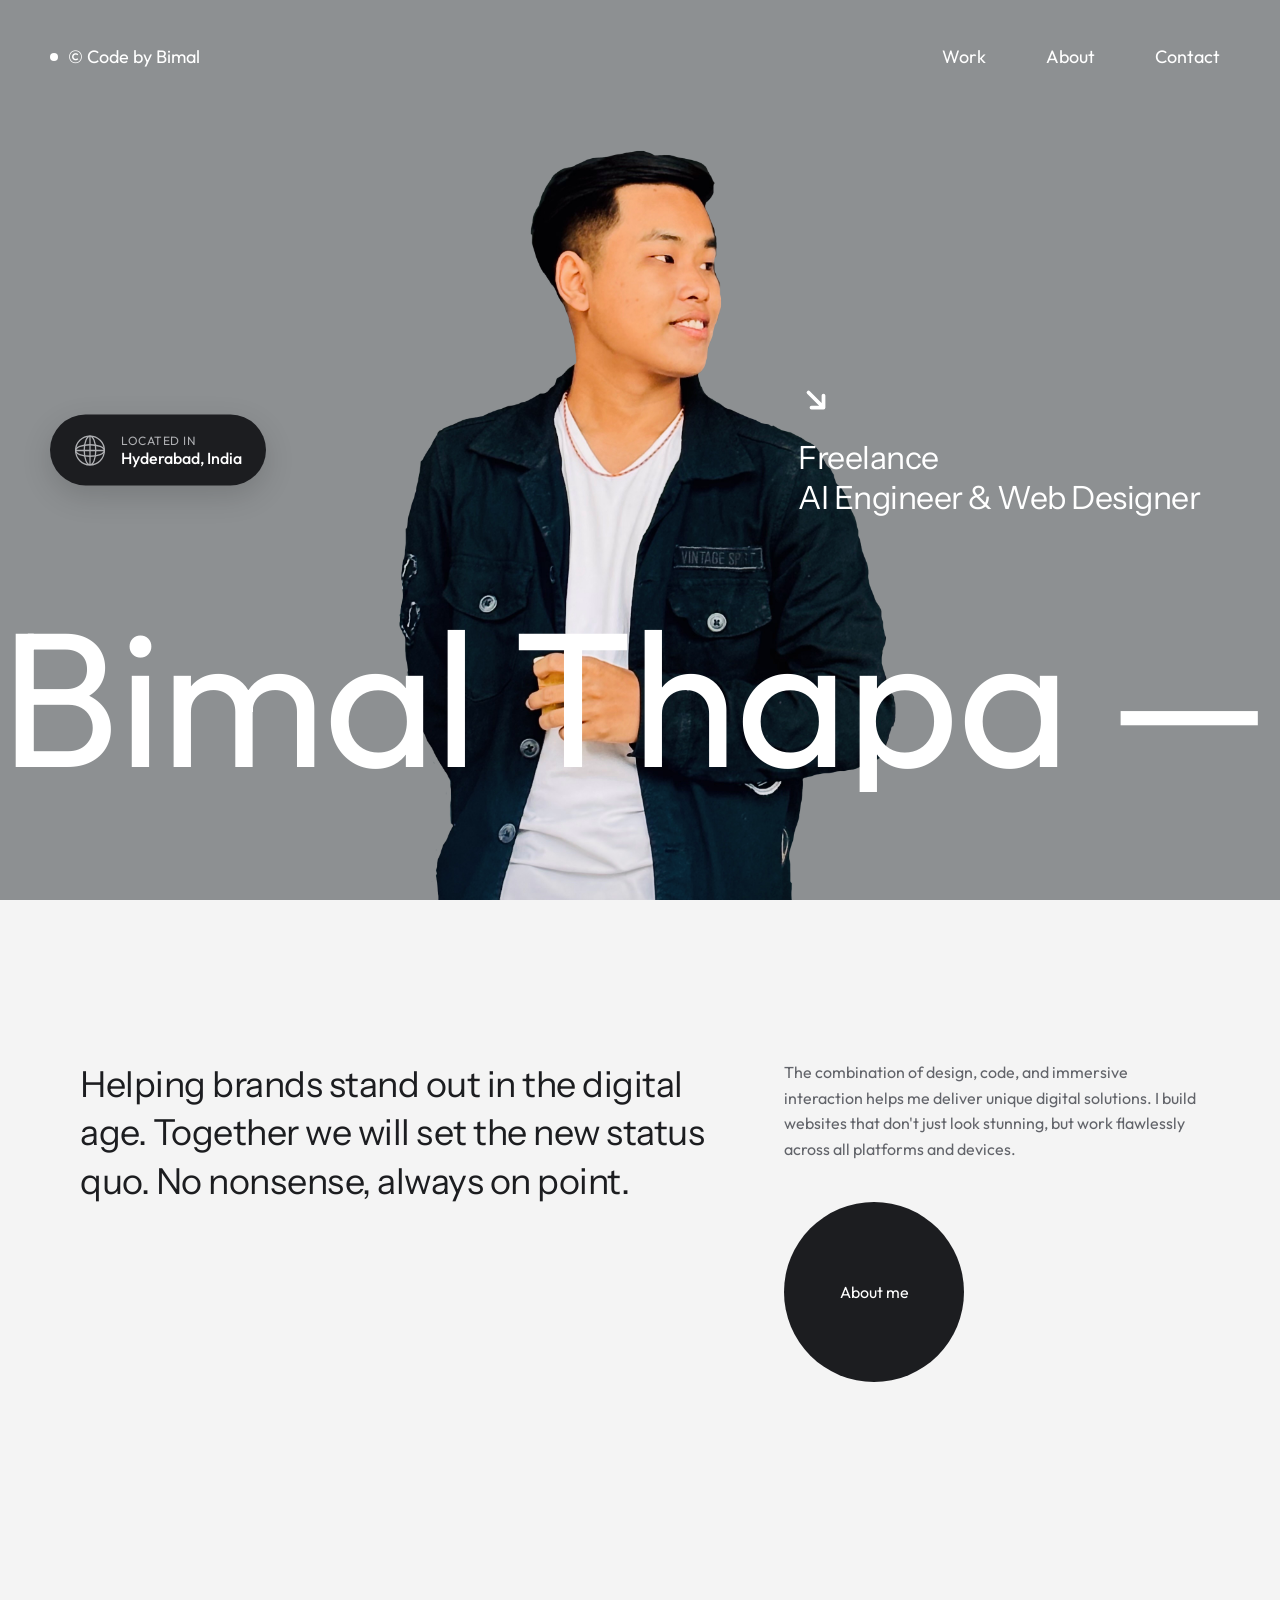
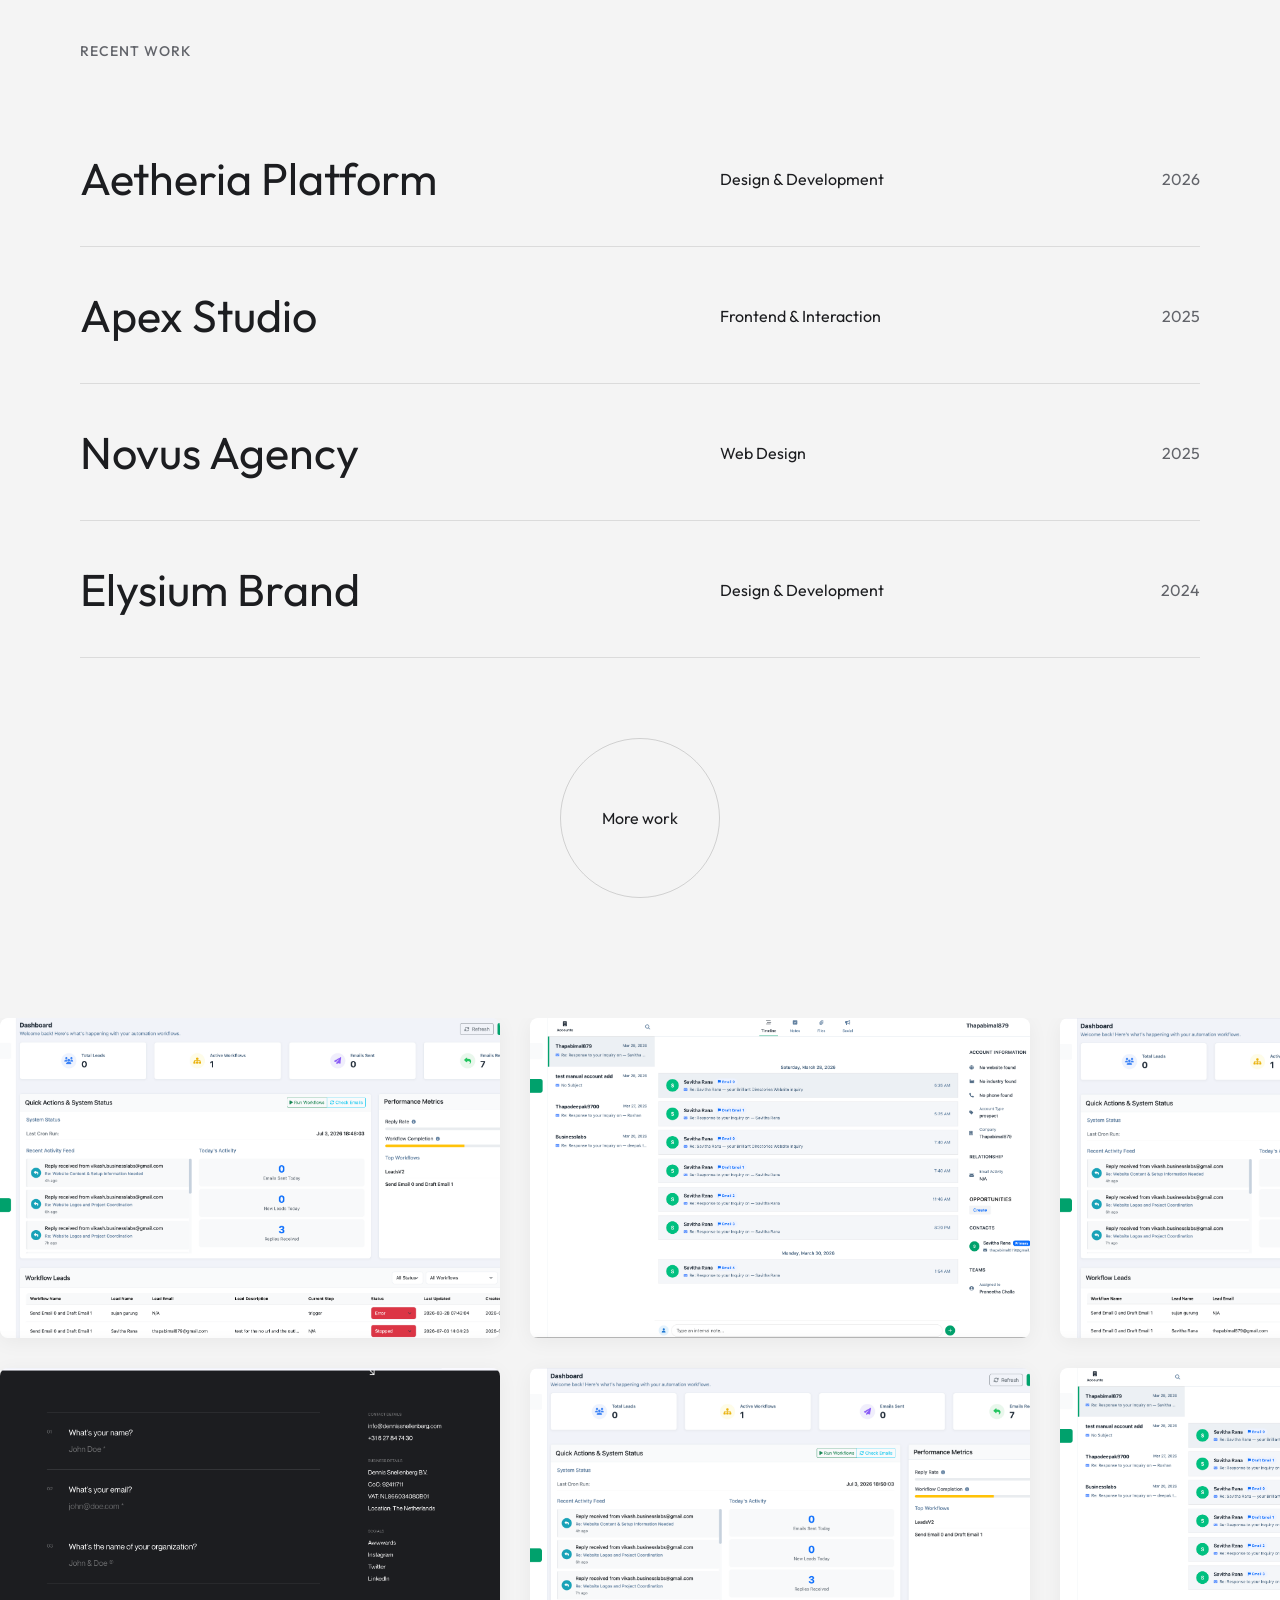
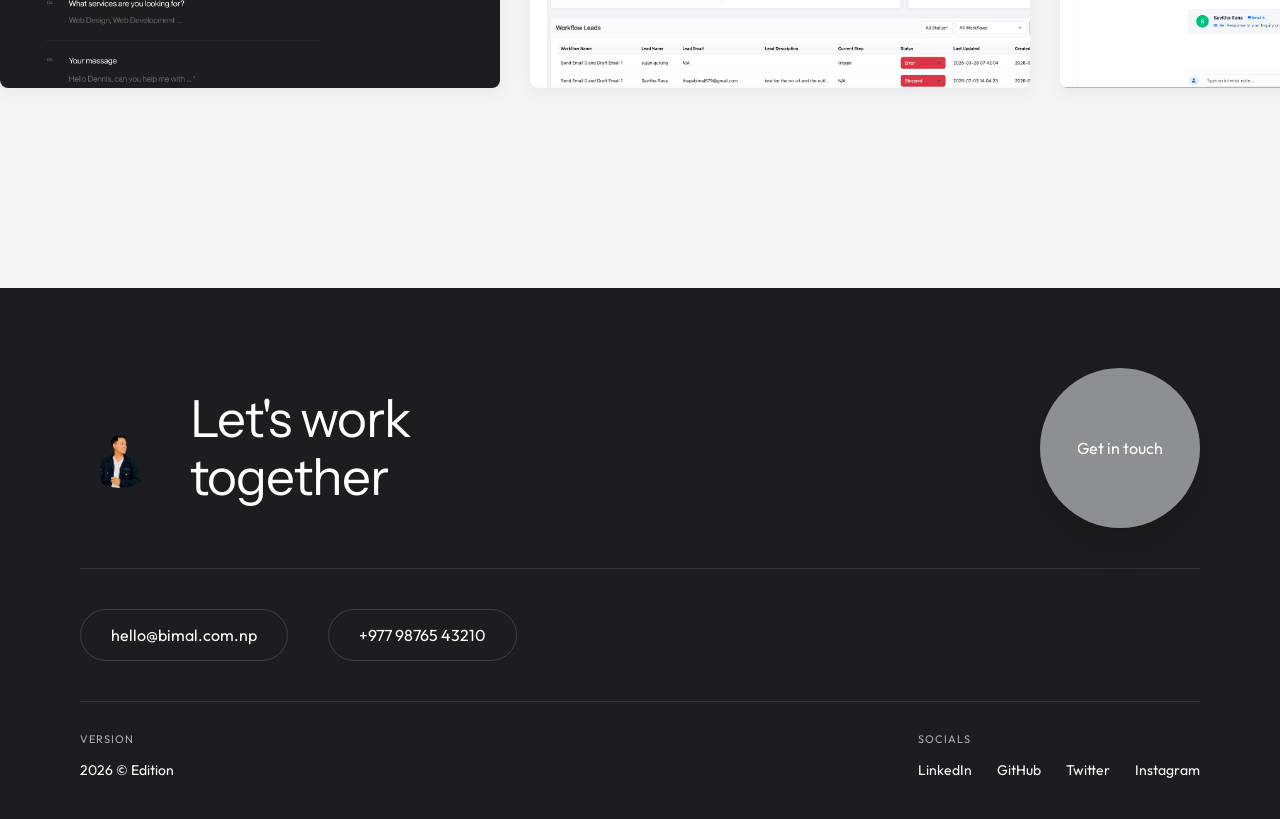
==== index.html @ 33e6712d "initial push" ====
<!DOCTYPE html>
<html lang="en">

<head>
    <meta charset="UTF-8">
    <meta name="viewport" content="width=device-width, initial-scale=1.0">
    <title>Bimal Thapa — Freelance AI Engineer & Web Designer</title>
    <meta name="description"
        content="Portfolio of Bimal Thapa, a freelance AI engineer & web designer creating high-end, intelligent digital products.">
    <!-- Google Fonts -->
    <link rel="preconnect" href="https://fonts.googleapis.com">
    <link rel="preconnect" href="https://fonts.gstatic.com" crossorigin>
    <link
        href="https://fonts.googleapis.com/css2?family=Instrument+Sans:ital,wght@0,400..700;1,400..700&family=Outfit:wght@100..900&display=swap"
        rel="stylesheet">
    <!-- Stylesheet -->
    <link rel="stylesheet" href="assets/css/style.css">
</head>

<body>


    <!-- Navigation Header -->
    <header class="nav-container">
        <div class="nav-logo magnetic" data-strength="15">
            <a href="#hero" class="nav-logo-link">
                <span class="logo-circle"></span>
                <span class="logo-text">© Code by Bimal</span>
            </a>
        </div>
        <nav class="nav-links">
            <div class="nav-link-wrapper magnetic" data-strength="20">
                <a href="index.html#work" class="nav-link">Work</a>
            </div>
            <div class="nav-link-wrapper magnetic" data-strength="20">
                <a href="about.html" class="nav-link">About</a>
            </div>
            <div class="nav-link-wrapper magnetic" data-strength="20">
                <a href="contact.html" class="nav-link">Contact</a>
            </div>
        </nav>

        <!-- Sticky Menu Button (visible when scrolling down) -->
        <div class="menu-toggle-btn magnetic" id="menu-toggle-btn" data-strength="25">
            <div class="menu-btn-icon">
                <span></span>
                <span></span>
            </div>
        </div>
    </header>

    <!-- Main Container -->
    <main class="main-content">
        <!-- Hero Section -->
        <section class="hero-section" id="hero">
            <!-- Location Tag (Left) -->
            <div class="location-badge magnetic" data-strength="10">
                <div class="globe-container">
                    <svg class="globe-svg" viewBox="0 0 100 100" xmlns="http://www.w3.org/2000/svg">
                        <circle cx="50" cy="50" r="45" stroke="currentColor" stroke-width="4" fill="none" />
                        <ellipse cx="50" cy="50" rx="45" ry="18" stroke="currentColor" stroke-width="4" fill="none" />
                        <ellipse cx="50" cy="50" rx="18" ry="45" stroke="currentColor" stroke-width="4" fill="none" />
                        <line x1="5" y1="50" x2="95" y2="50" stroke="currentColor" stroke-width="4" />
                        <line x1="50" y1="5" x2="50" y2="95" stroke="currentColor" stroke-width="4" />
                    </svg>
                </div>
                <div class="location-text">
                    <span class="loc-title">Located in</span>
                    <span class="loc-val">Hyderabad, India</span>
                </div>
            </div>

            <!-- Central Portrait Container -->
            <div class="portrait-container">
                <div class="portrait-wrapper">
                    <img src="assets/images/me.png" alt="Bimal Thapa Studio Portrait" class="portrait-img">
                </div>
            </div>

            <!-- Subtitle/Profession (Right) -->
            <div class="profession-container">
                <div class="arrow-icon">
                    <svg viewBox="0 0 24 24" fill="none" xmlns="http://www.w3.org/2000/svg">
                        <path d="M7 17L17 7M17 7H9M17 7V15" stroke="currentColor" stroke-width="2.5"
                            stroke-linecap="round" stroke-linejoin="round" />
                    </svg>
                </div>
                <h2 class="profession-title">Freelance<br>AI Engineer & Web Designer</h2>
            </div>

            <!-- Sliding Big Typography Marquee (Bottom) -->
            <div class="hero-marquee">
                <div class="marquee-track">
                    <div class="marquee-text">Bimal Thapa — Freelance AI Engineer & Web Designer — Bimal Thapa — Freelance
                        AI Engineer & Web Designer — Bimal Thapa — Freelance AI Engineer & Web Designer — Bimal Thapa — Freelance
                        AI Engineer & Web Designer —</div>
                </div>
            </div>
        </section>

        <!-- About Intro Section -->
        <section class="about-section" id="about">
            <div class="section-container">
                <div class="about-intro-grid">
                    <h3 class="about-lead">
                        Helping brands stand out in the digital age. Together we will set the new status quo. No
                        nonsense, always on point.
                    </h3>
                    <div class="about-details">
                        <p class="about-body">
                            The combination of design, code, and immersive interaction helps me deliver unique digital
                            solutions. I build websites that don't just look stunning, but work flawlessly across all
                            platforms and devices.
                        </p>
                        <div class="btn-wrap magnetic" data-strength="30">
                            <a href="about.html" class="magnetic-btn">
                                <span class="btn-text">About me</span>
                                <span class="btn-circle"></span>
                            </a>
                        </div>
                    </div>
                </div>
            </div>
        </section>

        <!-- Work Section -->
        <section class="work-section" id="work">
            <div class="section-container">
                <div class="work-header">
                    <h2 class="section-title-small">Recent Work</h2>
                </div>

                <!-- Project List -->
                <div class="project-list">
                    <div class="project-row" data-image="assets/images/project1.png">
                        <div class="project-row-inner">
                            <span class="project-title">Aetheria Platform</span>
                            <span class="project-service">Design & Development</span>
                            <span class="project-year">2026</span>
                        </div>
                        <div class="row-border"></div>
                    </div>
                    <div class="project-row" data-image="assets/images/project2.png">
                        <div class="project-row-inner">
                            <span class="project-title">Apex Studio</span>
                            <span class="project-service">Frontend & Interaction</span>
                            <span class="project-year">2025</span>
                        </div>
                        <div class="row-border"></div>
                    </div>
                    <div class="project-row" data-image="assets/images/project3.png">
                        <div class="project-row-inner">
                            <span class="project-title">Novus Agency</span>
                            <span class="project-service">Web Design</span>
                            <span class="project-year">2025</span>
                        </div>
                        <div class="row-border"></div>
                    </div>
                    <div class="project-row" data-image="assets/images/project4.png">
                        <div class="project-row-inner">
                            <span class="project-title">Elysium Brand</span>
                            <span class="project-service">Design & Development</span>
                            <span class="project-year">2024</span>
                        </div>
                        <div class="row-border"></div>
                    </div>
                </div>

                <!-- Floating Project Image Preview (Custom JS follows cursor) -->
                <div class="floating-preview-container" id="floating-preview">
                    <div class="floating-preview-slider" id="preview-slider">
                        <div class="preview-slide"><img src="assets/images/project1.png" alt="Project 1 preview"></div>
                        <div class="preview-slide"><img src="assets/images/project2.png" alt="Project 2 preview"></div>
                        <div class="preview-slide"><img src="assets/images/project3.png" alt="Project 3 preview"></div>
                        <div class="preview-slide"><img src="assets/images/project4.png" alt="Project 4 preview"></div>
                    </div>
                </div>

                <div class="more-work-btn-container">
                    <div class="btn-wrap magnetic" data-strength="30">
                        <a href="#" class="magnetic-btn secondary">
                            <span class="btn-text">More work</span>
                            <span class="btn-circle"></span>
                        </a>
                    </div>
                </div>
            </div>

            <!-- Scrolling Gallery Marquee -->
            <div class="work-gallery-marquee">
                <div class="gallery-row gallery-row-1">
                    <img src="assets/images/Screenshot 2026-07-03 at 6.50.04 PM.png" alt="Project Screenshot">
                    <img src="assets/images/Screenshot 2026-07-03 at 6.50.21 PM.png" alt="Project Screenshot">
                    <img src="assets/images/Screenshot 2026-07-03 at 6.50.41 PM.png" alt="Project Screenshot">
                    <img src="assets/images/Screenshot 2026-07-03 at 6.51.41 PM.png" alt="Project Screenshot">
                    <img src="assets/images/Screenshot 2026-07-03 at 6.50.04 PM.png" alt="Project Screenshot">
                    <img src="assets/images/Screenshot 2026-07-03 at 6.50.21 PM.png" alt="Project Screenshot">
                    <img src="assets/images/Screenshot 2026-07-03 at 6.50.41 PM.png" alt="Project Screenshot">
                    <img src="assets/images/Screenshot 2026-07-03 at 6.51.41 PM.png" alt="Project Screenshot">
                </div>
                <div class="gallery-row gallery-row-2">
                    <img src="assets/images/Screenshot 2026-07-03 at 6.51.41 PM.png" alt="Project Screenshot">
                    <img src="assets/images/Screenshot 2026-07-03 at 6.50.41 PM.png" alt="Project Screenshot">
                    <img src="assets/images/Screenshot 2026-07-03 at 6.50.21 PM.png" alt="Project Screenshot">
                    <img src="assets/images/Screenshot 2026-07-03 at 6.50.04 PM.png" alt="Project Screenshot">
                    <img src="assets/images/Screenshot 2026-07-03 at 6.51.41 PM.png" alt="Project Screenshot">
                    <img src="assets/images/Screenshot 2026-07-03 at 6.50.41 PM.png" alt="Project Screenshot">
                    <img src="assets/images/Screenshot 2026-07-03 at 6.50.21 PM.png" alt="Project Screenshot">
                    <img src="assets/images/Screenshot 2026-07-03 at 6.50.04 PM.png" alt="Project Screenshot">
                </div>
            </div>
        </section>

        <!-- Footer / Contact Section -->
        <footer class="footer-section" id="contact">
            <div class="section-container">
                <div class="footer-top">
                    <div class="footer-title-wrap">
                        <div class="footer-portrait-mini">
                            <img src="assets/images/me.png" alt="Bimal Mini Portrait">
                        </div>
                        <h2>Let's work<br>together</h2>
                    </div>

                    <div class="contact-button-container">
                        <div class="contact-btn-magnetic magnetic" data-strength="50">
                            <a href="mailto:hello@bimal.com.np" class="contact-circle-btn">
                                <span class="circle-btn-text">Get in touch</span>
                                <span class="circle-btn-bg"></span>
                            </a>
                        </div>
                    </div>
                </div>

                <div class="footer-middle">
                    <div class="contact-details-grid">
                        <div class="contact-detail-col">
                            <a href="mailto:hello@bimal.com.np" class="contact-link magnetic"
                                data-strength="15">hello@bimal.com.np</a>
                        </div>
                        <div class="contact-detail-col">
                            <a href="tel:+9779876543210" class="contact-link magnetic" data-strength="15">+977 98765
                                43210</a>
                        </div>
                    </div>
                </div>

                <div class="footer-bottom">
                    <div class="footer-credits">
                        <span class="credit-label">VERSION</span>
                        <span class="credit-value">2026 © Edition</span>
                    </div>
                    <div class="footer-socials">
                        <span class="credit-label">SOCIALS</span>
                        <div class="social-links-grid">
                            <a href="https://linkedin.com" target="_blank" class="social-link magnetic"
                                data-strength="10">LinkedIn</a>
                            <a href="https://github.com" target="_blank" class="social-link magnetic"
                                data-strength="10">GitHub</a>
                            <a href="https://twitter.com" target="_blank" class="social-link magnetic"
                                data-strength="10">Twitter</a>
                            <a href="https://instagram.com" target="_blank" class="social-link magnetic"
                                data-strength="10">Instagram</a>
                        </div>
                    </div>
                </div>
            </div>
        </footer>
    </main>

    <!-- Floating Navigation Menu Overlay -->
    <div class="menu-overlay" id="menu-overlay">
        <div class="menu-overlay-bg"></div>
        <div class="menu-overlay-content">
            <div class="menu-nav-container">
                <span class="menu-header">NAVIGATION</span>
                <div class="menu-border"></div>
                <nav class="menu-nav-links">
                    <a href="index.html" class="menu-nav-link">Home</a>
                    <a href="index.html#work" class="menu-nav-link">Work</a>
                    <a href="about.html" class="menu-nav-link">About</a>
                    <a href="contact.html" class="menu-nav-link">Contact</a>
                </nav>
            </div>
            <div class="menu-socials-container">
                <span class="menu-header">SOCIALS</span>
                <div class="menu-socials-links">
                    <a href="https://linkedin.com" target="_blank">LinkedIn</a>
                    <a href="https://github.com" target="_blank">GitHub</a>
                    <a href="https://twitter.com" target="_blank">Twitter</a>
                    <a href="https://instagram.com" target="_blank">Instagram</a>
                </div>
            </div>
        </div>
    </div>

    <!-- GSAP CDN Scripts -->
    <script src="https://cdnjs.cloudflare.com/ajax/libs/gsap/3.12.2/gsap.min.js"></script>
    <script src="https://cdnjs.cloudflare.com/ajax/libs/gsap/3.12.2/ScrollTrigger.min.js"></script>
    <!-- Custom JS -->
    <script src="assets/js/main.js"></script>
</body>

</html>
---- assets/css/style.css ----
/* Design System & Custom Styles for Bimal Thapa Portfolio */

/* ---- Scroll Reveal Clip System ---- */
.reveal-line {
    overflow: hidden;
    display: block;
}

.reveal-line .line-inner {
    display: block;
    transform: translateY(110%);
    will-change: transform;
}

/* section-title chip reveal */
.section-title-small {
    overflow: hidden;
    display: block;
}

/* Footer heading reveal */
.footer-section h2 .reveal-line .line-inner {
    color: var(--text-light);
}

:root {
    /* Color Palette */
    --color-hero-bg: #8d9092;
    /* Matches the studio grey background of the portrait */
    --color-light-bg: #f4f4f4;
    --color-dark-bg: #1c1d20;
    --color-accent: #2e3033;

    --text-light: #ffffff;
    --text-dark: #1c1d20;
    --text-muted-dark: #62646a;
    --text-muted-light: #aeafb2;

    /* Typography */
    --font-primary: 'Outfit', sans-serif;
    --font-secondary: 'Instrument Sans', sans-serif;

    /* Transitions */
    --transition-smooth: all 0.6s cubic-bezier(0.16, 1, 0.3, 1);
    --transition-magnetic: all 0.3s cubic-bezier(0.25, 1, 0.5, 1);
}

/* Reset */
*,
*::before,
*::after {
    box-sizing: border-box;
    margin: 0;
    padding: 0;
}

html {
    scroll-behavior: smooth;
    background-color: var(--color-light-bg);
    font-family: var(--font-primary);
    -webkit-font-smoothing: antialiased;
}

body {
    overflow-x: hidden;
    color: var(--text-dark);
}

/* Custom Scrollbar */
::-webkit-scrollbar {
    width: 8px;
}

::-webkit-scrollbar-track {
    background: var(--color-light-bg);
}

::-webkit-scrollbar-thumb {
    background: var(--text-muted-light);
    border-radius: 4px;
}

::-webkit-scrollbar-thumb:hover {
    background: var(--text-muted-dark);
}

/* Custom Cursor */
.custom-cursor {
    width: 12px;
    height: 12px;
    background-color: #ffffff;
    border-radius: 50%;
    position: fixed;
    transform: translate(-50%, -50%);
    pointer-events: none;
    z-index: 9999;
    mix-blend-mode: difference;
    transition: width 0.3s, height 0.3s, background-color 0.3s;
}

.custom-cursor-label {
    position: fixed;
    transform: translate(-50%, -50%) scale(0);
    color: #ffffff;
    font-size: 14px;
    font-weight: 500;
    pointer-events: none;
    z-index: 10000;
    transition: transform 0.3s cubic-bezier(0.16, 1, 0.3, 1);
    letter-spacing: 1px;
}

/* Active states for cursor */
body.cursor-hover-active .custom-cursor {
    width: 80px;
    height: 80px;
    background-color: var(--color-dark-bg);
    mix-blend-mode: normal;
}

body.cursor-hover-active .custom-cursor-label {
    transform: translate(-50%, -50%) scale(1);
}

body.cursor-link-hover .custom-cursor {
    width: 40px;
    height: 40px;
    background-color: rgba(255, 255, 255, 0.2);
    mix-blend-mode: difference;
}

/* Navigation Header */
.nav-container {
    position: absolute;
    top: 0;
    left: 0;
    width: 100%;
    display: flex;
    justify-content: space-between;
    align-items: center;
    padding: 35px 50px;
    z-index: 100;
}

/* Light theme pages use absolute nav by default as well */
body.light-theme .nav-container {
    position: absolute;
    background-color: transparent;
}



.nav-logo {
    transition: opacity 0.4s ease;
}

.nav-links {
    transition: opacity 0.4s ease;
}

.nav-logo-link {
    display: flex;
    align-items: center;
    text-decoration: none;
    color: var(--text-light);
    font-size: 18px;
    font-weight: 400;
}

.logo-circle {
    display: inline-block;
    width: 8px;
    height: 8px;
    background-color: var(--text-light);
    border-radius: 50%;
    margin-right: 10px;
    transition: transform 0.5s cubic-bezier(0.16, 1, 0.3, 1);
}

.nav-logo:hover .logo-circle {
    transform: rotate(360deg) scale(1.5);
}

.nav-links {
    display: flex;
    gap: 40px;
}

.nav-link-wrapper {
    padding: 10px;
}

.nav-link {
    text-decoration: none;
    color: var(--text-light);
    font-size: 18px;
    font-weight: 400;
    position: relative;
    padding: 5px 0;
}

.nav-link::after {
    content: '';
    position: absolute;
    bottom: 0;
    left: 50%;
    width: 0;
    height: 2px;
    background-color: var(--text-light);
    transition: width 0.3s var(--transition-smooth), left 0.3s var(--transition-smooth);
}

.nav-link:hover::after {
    width: 100%;
    left: 0;
}

/* Floating Sticky Menu Button */
.menu-toggle-btn {
    position: fixed;
    top: 30px;
    right: 50px;
    width: 60px;
    height: 60px;
    background-color: var(--color-dark-bg);
    border-radius: 50%;
    display: flex;
    justify-content: center;
    align-items: center;
    cursor: pointer;
    z-index: 999;
    transform: scale(0);
    transition: transform 0.5s cubic-bezier(0.16, 1, 0.3, 1), background-color 0.3s;
}

.menu-toggle-btn.visible {
    transform: scale(1);
}

.menu-toggle-btn:hover {
    background-color: #3b3d42;
}

.menu-btn-icon {
    width: 20px;
    height: 8px;
    position: relative;
}

.menu-btn-icon span {
    position: absolute;
    width: 100%;
    height: 2px;
    background-color: var(--text-light);
    transition: transform 0.3s, top 0.3s;
}

.menu-btn-icon span:first-child {
    top: 0;
}

.menu-btn-icon span:last-child {
    top: 6px;
}

.menu-toggle-btn.active .menu-btn-icon span:first-child {
    transform: rotate(45deg);
    top: 3px;
}

.menu-toggle-btn.active .menu-btn-icon span:last-child {
    transform: rotate(-45deg);
    top: 3px;
}

/* Hero Section */
.hero-section {
    position: relative;
    width: 100vw;
    height: 100vh;
    background-color: var(--color-hero-bg);
    display: flex;
    justify-content: center;
    align-items: flex-end;
    padding-bottom: 12vh;
    overflow: hidden;
}

/* Location Badge (Left) */
.location-badge {
    position: absolute;
    left: 50px;
    top: 50%;
    transform: translateY(-50%);
    background-color: var(--color-dark-bg);
    color: var(--text-light);
    display: flex;
    align-items: center;
    padding: 18px 24px;
    border-radius: 50px;
    gap: 15px;
    z-index: 5;
    max-width: 250px;
    box-shadow: 0 10px 30px rgba(0, 0, 0, 0.15);
}

.globe-container {
    width: 32px;
    height: 32px;
    color: var(--text-muted-light);
}

.globe-svg {
    animation: rotateGlobe 8s linear infinite;
}

@keyframes rotateGlobe {
    from {
        transform: rotate(0deg);
    }

    to {
        transform: rotate(360deg);
    }
}

.location-text {
    display: flex;
    flex-direction: column;
}

.loc-title {
    font-size: 12px;
    color: var(--text-muted-light);
    text-transform: uppercase;
    letter-spacing: 0.5px;
}

.loc-val {
    font-size: 16px;
    font-weight: 500;
}

/* Central Portrait Image */
.portrait-container {
    position: relative;
    width: 100vw;
    height: 95vh;
    max-height: 2000px;
    max-width: 1400px;
    display: flex;
    justify-content: center;
    align-items: flex-end;
    z-index: 2;
    transform: translateY(18vh);
}

.portrait-wrapper {
    width: 100%;
    height: 100%;
    overflow: hidden;
    display: flex;
    justify-content: center;
    align-items: flex-end;
}

.portrait-img {
    width: 100%;
    height: 100%;
    object-fit: contain;
    object-position: bottom center;
    transform: scale(1.5);
    transform-origin: bottom center;
}

/* Subtitle/Profession (Right) */
.profession-container {
    position: absolute;
    right: 80px;
    top: 50%;
    transform: translateY(-50%);
    color: var(--text-light);
    display: flex;
    flex-direction: column;
    gap: 20px;
    z-index: 5;
}

.arrow-icon {
    width: 36px;
    height: 36px;
}

.arrow-icon svg {
    width: 100%;
    height: 100%;
    transform: rotate(90deg);
    /* points down-right ↘ */
}

.profession-title {
    font-family: var(--font-secondary);
    font-size: 2.5vw;
    font-weight: 400;
    line-height: 1.25;
    letter-spacing: -0.5px;
}

/* Sliding Hero Typography Marquee (Bottom) */
.hero-marquee {
    position: absolute;
    left: 0;
    width: 100vw;
    z-index: 3;
    pointer-events: none;
}

.marquee-track {
    overflow: hidden;
    white-space: nowrap;
    display: flex;
}

.marquee-text {
    font-size: 15vw;
    font-weight: 400;
    color: var(--text-light);
    line-height: 1;
    white-space: nowrap;
    display: inline-block;
    padding-right: 2rem;
    letter-spacing: -1px;
}

/* About Section */
.about-section {
    background-color: var(--color-light-bg);
    padding: 160px 0;
    position: relative;
    z-index: 10;
}

.section-container {
    max-width: 1400px;
    margin: 0 auto;
    padding: 0 80px;
}

.about-intro-grid {
    display: grid;
    grid-template-columns: 1.5fr 1fr;
    gap: 80px;
}

.about-lead {
    font-family: var(--font-secondary);
    font-size: 2.8vw;
    font-weight: 400;
    line-height: 1.35;
    color: var(--text-dark);
    letter-spacing: -0.5px;
}

.about-details {
    display: flex;
    flex-direction: column;
    justify-content: space-between;
    gap: 40px;
}

.about-body {
    font-size: 1.25vw;
    line-height: 1.6;
    color: var(--text-muted-dark);
}

/* Custom Interactive Buttons */
.btn-wrap {
    display: inline-block;
}

.magnetic-btn {
    position: relative;
    display: flex;
    justify-content: center;
    align-items: center;
    width: 180px;
    height: 180px;
    background-color: var(--color-dark-bg);
    color: var(--text-light);
    border-radius: 50%;
    text-decoration: none;
    overflow: hidden;
    z-index: 1;
    border: none;
    cursor: pointer;
    transition: transform 0.1s;
}

.magnetic-btn.secondary {
    width: 160px;
    height: 160px;
    background-color: transparent;
    border: 1px solid rgba(0, 0, 0, 0.15);
    color: var(--text-dark);
}

.btn-text {
    font-size: 16px;
    font-weight: 400;
    position: relative;
    z-index: 3;
    transition: color 0.4s cubic-bezier(0.16, 1, 0.3, 1);
}

.btn-circle {
    position: absolute;
    width: 100%;
    height: 100%;
    background-color: var(--color-hero-bg);
    border-radius: 50%;
    top: 100%;
    left: 0;
    z-index: 2;
    transition: top 0.4s cubic-bezier(0.16, 1, 0.3, 1);
}

.magnetic-btn:hover .btn-text {
    color: var(--text-light);
}

.magnetic-btn:hover .btn-circle {
    top: 0;
}

.magnetic-btn.secondary:hover {
    border-color: transparent;
}

.magnetic-btn.secondary .btn-circle {
    background-color: var(--color-dark-bg);
}

/* Work Section */
.work-section {
    background-color: var(--color-light-bg);
    padding: 100px 0 160px;
    position: relative;
    z-index: 10;
}

.work-header {
    margin-bottom: 50px;
}

.section-title-small {
    font-size: 14px;
    text-transform: uppercase;
    letter-spacing: 1px;
    color: var(--text-muted-dark);
    font-weight: 500;
}

/* Project List */
.project-list {
    width: 100%;
    display: flex;
    flex-direction: column;
}

.project-row {
    position: relative;
    cursor: pointer;
}

.project-row-inner {
    display: grid;
    grid-template-columns: 2fr 1fr 0.5fr;
    align-items: center;
    padding: 40px 0;
    transition: padding 0.3s;
}

.project-row:hover .project-row-inner {
    padding: 40px 20px;
}

.project-title {
    font-size: 3.5vw;
    font-weight: 400;
    transition: transform 0.4s cubic-bezier(0.16, 1, 0.3, 1), opacity 0.4s;
}

.project-row:hover .project-title {
    opacity: 0.3;
}

.project-service {
    font-size: 16px;
    font-weight: 400;
    color: var(--text-dark);
}

.project-year {
    font-size: 16px;
    text-align: right;
    color: var(--text-muted-dark);
}

.row-border {
    position: absolute;
    bottom: 0;
    left: 0;
    width: 100%;
    height: 1px;
    background-color: rgba(0, 0, 0, 0.1);
    transition: transform 0.4s cubic-bezier(0.16, 1, 0.3, 1);
}

/* Floating Project Preview Container */
.floating-preview-container {
    position: fixed;
    width: 320px;
    height: 380px;
    top: 0;
    left: 0;
    pointer-events: none;
    z-index: 95;
    overflow: hidden;
    transform: translate(-50%, -50%) scale(0);
    transition: transform 0.35s cubic-bezier(0.16, 1, 0.3, 1);
}

.floating-preview-container.active {
    transform: translate(-50%, -50%) scale(1);
}

.floating-preview-slider {
    width: 100%;
    height: 400%;
    display: flex;
    flex-direction: column;
    transition: transform 0.5s cubic-bezier(0.16, 1, 0.3, 1);
}

.preview-slide {
    width: 100%;
    height: 25%;
    display: flex;
    justify-content: center;
    align-items: center;
    background-color: var(--color-light-bg);
}

.preview-slide img {
    width: 90%;
    height: 90%;
    object-fit: cover;
    border-radius: 8px;
    box-shadow: 0 15px 40px rgba(0, 0, 0, 0.12);
}

.more-work-btn-container {
    display: flex;
    justify-content: center;
    margin-top: 80px;
}

/* Scrolling Gallery Marquee */
.work-gallery-marquee {
    margin-top: 120px;
    display: flex;
    flex-direction: column;
    gap: 30px;
    width: 100vw;
    overflow: hidden;
    padding-bottom: 40px;
}

.gallery-row {
    display: flex;
    gap: 30px;
    width: max-content;
    will-change: transform;
}

.gallery-row img {
    width: 500px;
    height: 320px;
    object-fit: cover;
    border-radius: 8px;
    /* Rectangular shape with slight rounded corners */
    background-color: var(--color-light-bg);
    box-shadow: 0 4px 20px rgba(0, 0, 0, 0.05);
}

/* Footer Section */
.footer-section {
    background-color: var(--color-dark-bg);
    color: var(--text-light);
    padding: 80px 0 40px;
    position: relative;
    z-index: 10;
}

.footer-top {
    display: flex;
    justify-content: space-between;
    align-items: center;
    border-bottom: 1px solid rgba(255, 255, 255, 0.1);
    padding-bottom: 40px;
}

.footer-title-wrap {
    display: flex;
    align-items: center;
    gap: 30px;
}

.footer-portrait-mini {
    width: 80px;
    height: 80px;
    border-radius: 50%;
    overflow: hidden;
}

.footer-portrait-mini img {
    width: 100%;
    height: 100%;
    object-fit: cover;
}

.footer-title-wrap h2 {
    font-family: var(--font-secondary);
    font-size: 4vw;
    font-weight: 400;
    line-height: 1.15;
    letter-spacing: -1px;
}

.contact-button-container {
    display: flex;
    justify-content: center;
    align-items: center;
}

/* Circular Magnetic Button */
.contact-circle-btn {
    position: relative;
    width: 160px;
    height: 160px;
    background-color: var(--color-hero-bg);
    color: var(--text-light);
    border-radius: 50%;
    display: flex;
    justify-content: center;
    align-items: center;
    text-decoration: none;
    overflow: hidden;
    transition: transform 0.1s;
    box-shadow: 0 15px 35px rgba(0, 0, 0, 0.15);
}

.circle-btn-text {
    font-size: 16px;
    font-weight: 400;
    position: relative;
    z-index: 3;
    transition: color 0.4s var(--transition-smooth);
}

.circle-btn-bg {
    position: absolute;
    width: 100%;
    height: 100%;
    background-color: #3b3d42;
    border-radius: 50%;
    top: 100%;
    left: 0;
    z-index: 2;
    transition: top 0.4s cubic-bezier(0.16, 1, 0.3, 1);
}

.contact-circle-btn:hover .circle-btn-bg {
    top: 0;
}

.footer-middle {
    padding: 40px 0;
    border-bottom: 1px solid rgba(255, 255, 255, 0.1);
}

.contact-details-grid {
    display: flex;
    gap: 40px;
}

.contact-link {
    font-size: 1.25vw;
    color: var(--text-light);
    text-decoration: none;
    font-weight: 400;
    display: inline-block;
    padding: 15px 30px;
    border: 1px solid rgba(255, 255, 255, 0.15);
    border-radius: 50px;
    transition: border-color 0.3s, background-color 0.3s;
}

.contact-link:hover {
    border-color: var(--text-light);
    background-color: rgba(255, 255, 255, 0.05);
}

.footer-bottom {
    display: flex;
    justify-content: space-between;
    align-items: flex-end;
    padding-top: 30px;
}

.footer-credits,
.footer-socials {
    display: flex;
    flex-direction: column;
    gap: 15px;
}

.credit-label {
    font-size: 11px;
    color: var(--text-muted-light);
    letter-spacing: 1px;
    text-transform: uppercase;
}

.credit-value {
    font-size: 14px;
    font-weight: 400;
}

.social-links-grid {
    display: flex;
    gap: 25px;
}

.social-link {
    text-decoration: none;
    color: var(--text-light);
    font-size: 14px;
    font-weight: 400;
}

.social-link:hover {
    opacity: 0.7;
}

/* Navigation Menu Overlay */
.menu-overlay {
    position: fixed;
    top: 0;
    left: 0;
    width: 100vw;
    height: 100vh;
    z-index: 90;
    pointer-events: none;
    display: flex;
    justify-content: flex-end;
}

.menu-overlay.open {
    pointer-events: auto;
}

.menu-overlay-bg {
    position: absolute;
    top: 0;
    left: 0;
    width: 100%;
    height: 100%;
    background-color: rgba(0, 0, 0, 0.5);
    opacity: 0;
    transition: opacity 0.5s cubic-bezier(0.16, 1, 0.3, 1);
}

.menu-overlay.open .menu-overlay-bg {
    opacity: 1;
}

.menu-overlay-content {
    width: 600px;
    max-width: 100%;
    height: 100%;
    background-color: var(--color-dark-bg);
    position: relative;
    z-index: 2;
    transform: translateX(100%);
    transition: transform 0.7s cubic-bezier(0.16, 1, 0.3, 1);
    display: flex;
    flex-direction: column;
    justify-content: space-between;
    padding: 120px 80px 80px;
}

.menu-overlay.open .menu-overlay-content {
    transform: translateX(0);
}

.menu-nav-container,
.menu-socials-container {
    display: flex;
    flex-direction: column;
}

.menu-header {
    font-size: 11px;
    color: var(--text-muted-light);
    letter-spacing: 1px;
    margin-bottom: 25px;
}

.menu-border {
    width: 100%;
    height: 1px;
    background-color: rgba(255, 255, 255, 0.1);
    margin-bottom: 40px;
}

.menu-nav-links {
    display: flex;
    flex-direction: column;
    gap: 30px;
}

.menu-nav-link {
    font-size: 50px;
    color: var(--text-light);
    text-decoration: none;
    font-weight: 300;
    transition: transform 0.3s;
    display: inline-block;
}

.menu-nav-link:hover {
    transform: translateX(15px);
}

.menu-socials-links {
    display: flex;
    gap: 20px;
}

.menu-socials-links a {
    color: var(--text-light);
    text-decoration: none;
    font-size: 15px;
}

.menu-socials-links a:hover {
    opacity: 0.7;
}

/* Responsiveness */
@media (max-width: 1024px) {
    .nav-container {
        padding: 25px 30px;
    }

    .location-badge {
        display: none;
        /* Hide on smaller screens */
    }

    .portrait-container {
        width: 60vw;
        height: 60vh;
    }

    .profession-container {
        position: static;
        transform: none;
        padding: 40px 30px;
        width: 100%;
        text-align: center;
        background-color: var(--color-hero-bg);
        justify-content: center;
        align-items: center;
    }

    .hero-section {
        flex-direction: column;
        justify-content: flex-end;
        align-items: center;
        height: auto;
        padding-top: 140px;
        padding-bottom: 0;
    }

    .profession-title {
        font-size: 32px;
        color: var(--text-light);
    }

    .hero-marquee {
        position: relative;
        bottom: 0;
        margin-top: 40px;
        margin-bottom: -1vw;
    }

    .about-intro-grid {
        grid-template-columns: 1fr;
        gap: 40px;
    }

    .about-lead {
        font-size: 32px;
    }

    .about-body {
        font-size: 18px;
    }

    .project-row-inner {
        grid-template-columns: 1fr 1fr;
        padding: 30px 0;
    }

    .project-year {
        display: none;
    }

    .project-title {
        font-size: 32px;
    }

    .footer-top {
        flex-direction: column;
        align-items: flex-start;
        gap: 40px;
    }

    .footer-title-wrap h2 {
        font-size: 42px;
    }

    .contact-details-grid {
        flex-direction: column;
        gap: 20px;
    }

    .contact-link {
        font-size: 18px;
    }

    .footer-bottom {
        flex-direction: column;
        align-items: flex-start;
        gap: 40px;
    }

    .menu-overlay-content {
        padding: 100px 40px 40px;
    }

    .menu-nav-link {
        font-size: 36px;
    }
}

/* -----------------------------------------
   7. Contact Page Layout & Form
----------------------------------------- */
.contact-page-section {
    padding-top: 180px;
    padding-bottom: 100px;
    min-height: 100vh;
    background-color: var(--color-dark-bg);
    color: var(--text-light);
}

.contact-page-header {
    display: flex;
    align-items: center;
    gap: 30px;
    margin-bottom: 80px;
}

.contact-page-header h2 {
    font-family: var(--font-secondary);
    font-size: 5.5vw;
    font-weight: 400;
    line-height: 1.15;
    letter-spacing: -1px;
}

.contact-grid {
    display: grid;
    grid-template-columns: 2fr 1fr;
    gap: 100px;
}

@media (max-width: 900px) {
    .contact-grid {
        grid-template-columns: 1fr;
        gap: 60px;
    }

    .contact-page-header h2 {
        font-size: 48px;
    }

    .contact-page-header {
        margin-bottom: 50px;
    }
}

/* Form Styles */
.contact-form-col {
    padding-right: 20px;
}

.form-submit-container {
    margin-top: 50px;
}

button.contact-circle-btn {
    appearance: none;
    background: none;
    border: none;
    cursor: pointer;
    font-family: inherit;
    font-size: inherit;
    padding: 0;
}

.form-group {
    display: flex;
    align-items: flex-start;
    padding: 40px 0;
    border-bottom: 1px solid rgba(255, 255, 255, 0.1);
    gap: 30px;
}

.form-group:first-child {
    border-top: 1px solid rgba(255, 255, 255, 0.1);
}

.step-num {
    font-family: var(--font-secondary);
    font-size: 14px;
    color: var(--text-muted-dark);
    margin-top: 5px;
    flex-shrink: 0;
}

.input-wrapper {
    display: flex;
    flex-direction: column;
    flex-grow: 1;
}

.input-wrapper label {
    font-size: 24px;
    font-weight: 400;
    margin-bottom: 25px;
    color: var(--text-light);
}

.input-wrapper input,
.input-wrapper textarea {
    background: transparent;
    border: none;
    outline: none;
    color: var(--text-muted-light);
    font-size: 20px;
    font-family: var(--font-primary);
    font-weight: 300;
    resize: none;
    width: 100%;
}

.input-wrapper input::placeholder,
.input-wrapper textarea::placeholder {
    color: var(--text-muted-dark);
}

.input-wrapper input:focus,
.input-wrapper textarea:focus {
    color: var(--text-light);
}

.input-wrapper textarea {
    min-height: 120px;
}

/* Sidebar Styles */
.contact-info-col {
    display: flex;
    flex-direction: column;
    gap: 50px;
}

.info-block {
    display: flex;
    flex-direction: column;
    gap: 10px;
}

.info-title {
    font-family: var(--font-secondary);
    font-size: 11px;
    letter-spacing: 1px;
    color: var(--text-muted-dark);
    text-transform: uppercase;
    margin-bottom: 10px;
}

.info-text,
.info-link {
    font-size: 16px;
    color: var(--text-light);
    text-decoration: none;
    line-height: 1.5;
}

.info-link {
    display: inline-block;
    width: fit-content;
}

.info-socials {
    display: flex;
    flex-direction: column;
    gap: 10px;
}

/* -----------------------------------------
   8. Light Theme & About Page
----------------------------------------- */
body.light-theme {
    background-color: var(--color-light-bg);
    color: var(--text-dark);
}

body.light-theme .nav-logo-link,
body.light-theme .nav-link {
    color: var(--text-dark);
}

body.light-theme .logo-circle {
    background-color: var(--text-dark);
}

body.light-theme .nav-link::after {
    background-color: var(--text-dark);
}

.nav-link.active::after {
    width: 100%;
    left: 0;
}

body.light-theme .menu-toggle-btn {
    background-color: var(--color-dark-bg);
}

body.light-theme .menu-toggle-btn .menu-btn-icon span {
    background-color: var(--text-light);
}

/* About Page Hero */
.about-page-hero {
    padding-top: 200px;
    padding-bottom: 60px;
    overflow: visible;
}

.about-hero-title {
    font-family: var(--font-secondary);
    font-size: 6vw;
    line-height: 1.05;
    font-weight: 400;
    margin-bottom: 80px;
    letter-spacing: -2px;
    color: var(--text-dark);
}

/* Divider + Globe */
.about-divider-wrapper {
    position: relative;
    display: flex;
    align-items: center;
    margin-bottom: 100px;
}

.about-divider {
    flex: 1;
    height: 1px;
    background-color: rgba(0, 0, 0, 0.12);
}

.about-globe-btn {
    width: 140px;
    height: 140px;
    background-color: #4353FF;
    border-radius: 50%;
    display: flex;
    justify-content: center;
    align-items: center;
    color: white;
    flex-shrink: 0;
    cursor: pointer;
    overflow: hidden;
    margin-left: 40px;
}

.globe-icon-wrap {
    width: 55px;
    height: 55px;
    display: flex;
    align-items: center;
    justify-content: center;
}

.globe-icon-wrap .globe-svg {
    width: 100%;
    height: 100%;
    display: block;
}

/* Content grid below divider */
.about-content-grid {
    display: grid;
    grid-template-columns: 80px 1fr 2fr;
    gap: 40px;
    align-items: start;
}

.about-arrow-col {
    display: flex;
    justify-content: center;
    padding-top: 4px;
}

.about-arrow-icon {
    width: 28px;
    height: 28px;
    color: var(--text-dark);
}

.about-text-col p {
    font-size: 17px;
    line-height: 1.65;
    color: var(--text-dark);
    max-width: 320px;
}

.about-image-col {
    overflow: hidden;
}

.about-image-col img {
    width: 100%;
    height: auto;
    object-fit: cover;
    max-height: 1200px;
    display: block;
}

/* Services Section */
.services-section {
    padding: 140px 0 120px;
    background-color: var(--color-light-bg);
}

.services-title {
    font-family: var(--font-secondary);
    font-size: clamp(40px, 4.5vw, 72px);
    font-weight: 400;
    margin-bottom: 80px;
    letter-spacing: -1.5px;
    color: var(--text-dark);
}

.services-grid {
    display: grid;
    grid-template-columns: repeat(3, 1fr);
    gap: 40px;
}

.service-card {
    display: flex;
    flex-direction: column;
}

.service-num {
    font-size: 13px;
    color: var(--text-muted-dark);
    margin-bottom: 18px;
    font-family: var(--font-secondary);
}

.service-divider {
    width: 100%;
    height: 1px;
    background-color: rgba(0, 0, 0, 0.1);
    margin-bottom: 35px;
}

.service-name {
    font-size: 32px;
    font-weight: 400;
    margin-bottom: 24px;
    display: flex;
    align-items: center;
    gap: 12px;
    letter-spacing: -0.5px;
    color: var(--text-dark);
}

.service-star {
    width: 28px;
    height: 28px;
    flex-shrink: 0;
}

.service-desc {
    font-size: 15px;
    line-height: 1.65;
    color: var(--text-muted-dark);
}

/* Responsive */
@media (max-width: 900px) {
    .about-hero-title {
        font-size: 36px;
    }

    .about-content-grid {
        grid-template-columns: 1fr;
    }

    .about-arrow-col {
        display: none;
    }

    .about-globe-btn {
        width: 100px;
        height: 100px;
        margin-left: 20px;
    }

    .services-grid {
        grid-template-columns: 1fr;
        gap: 60px;
    }

    .services-title {
        font-size: 36px;
    }
}
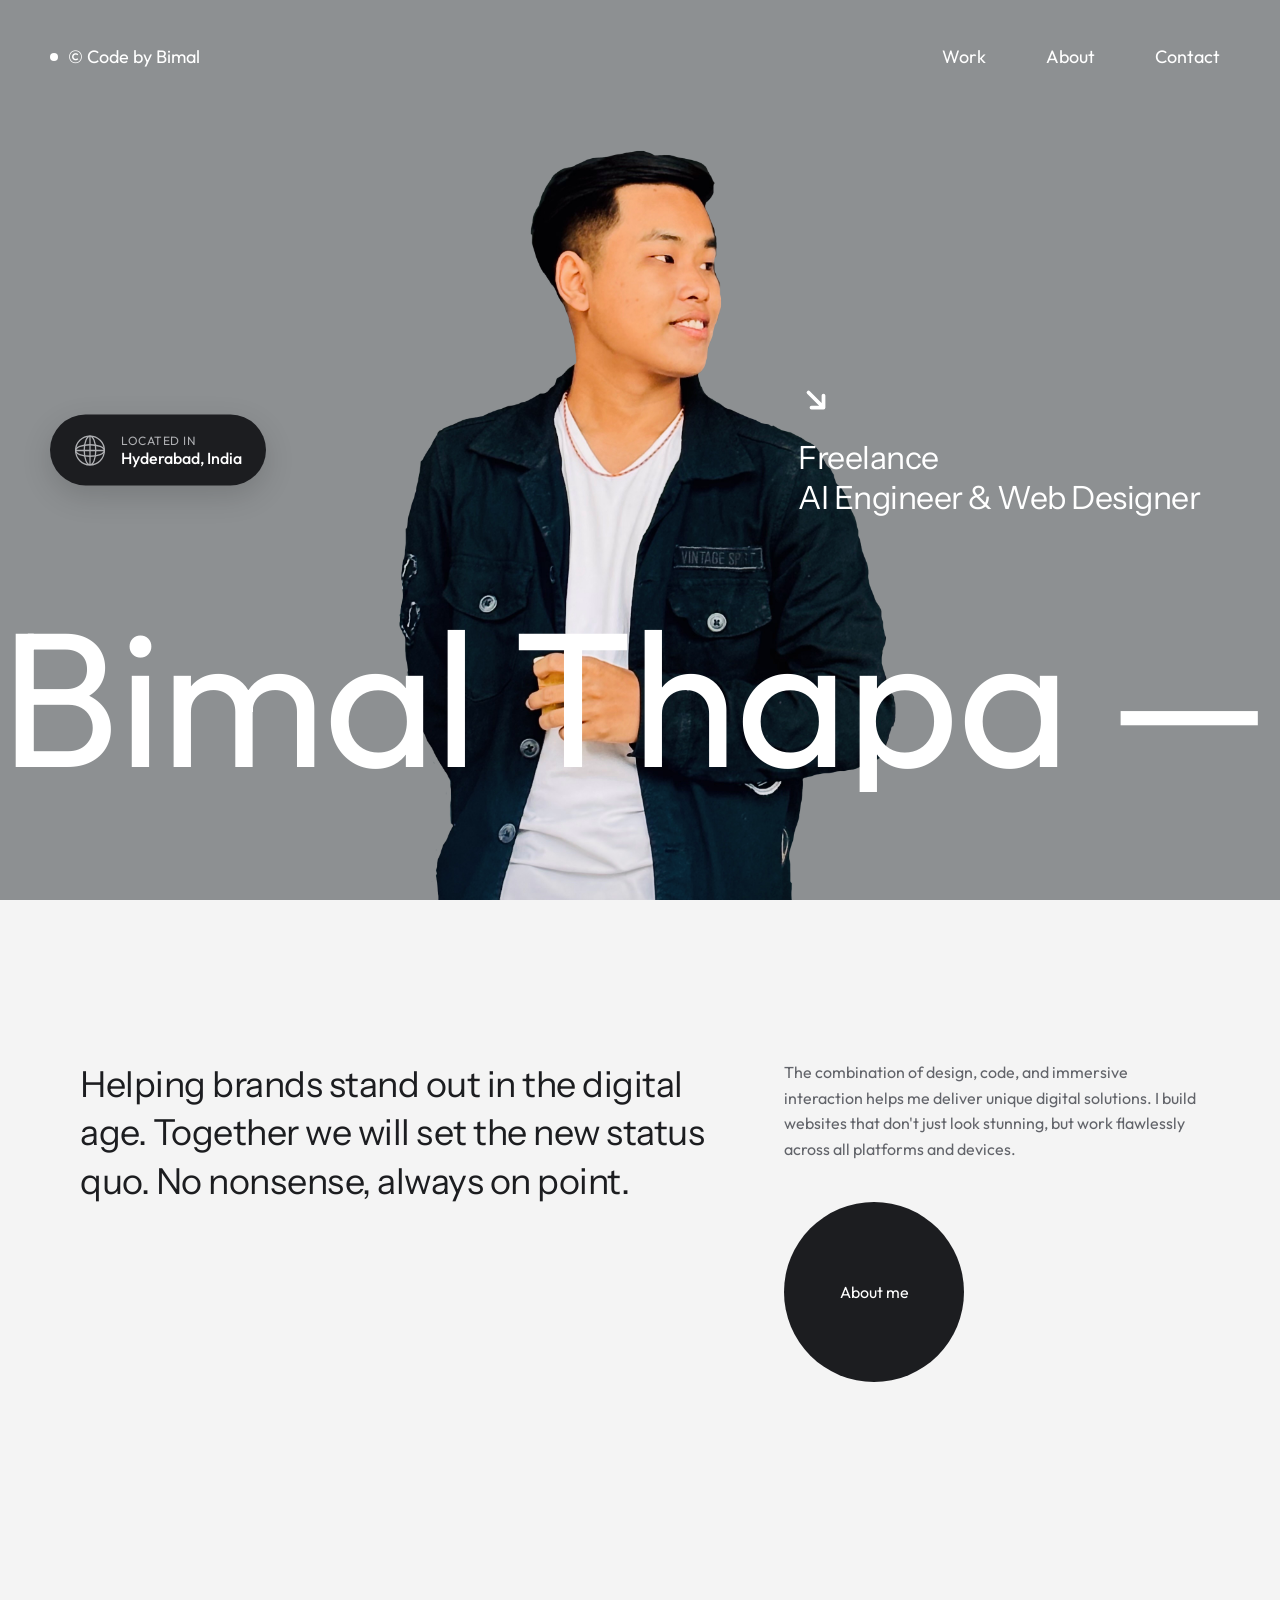
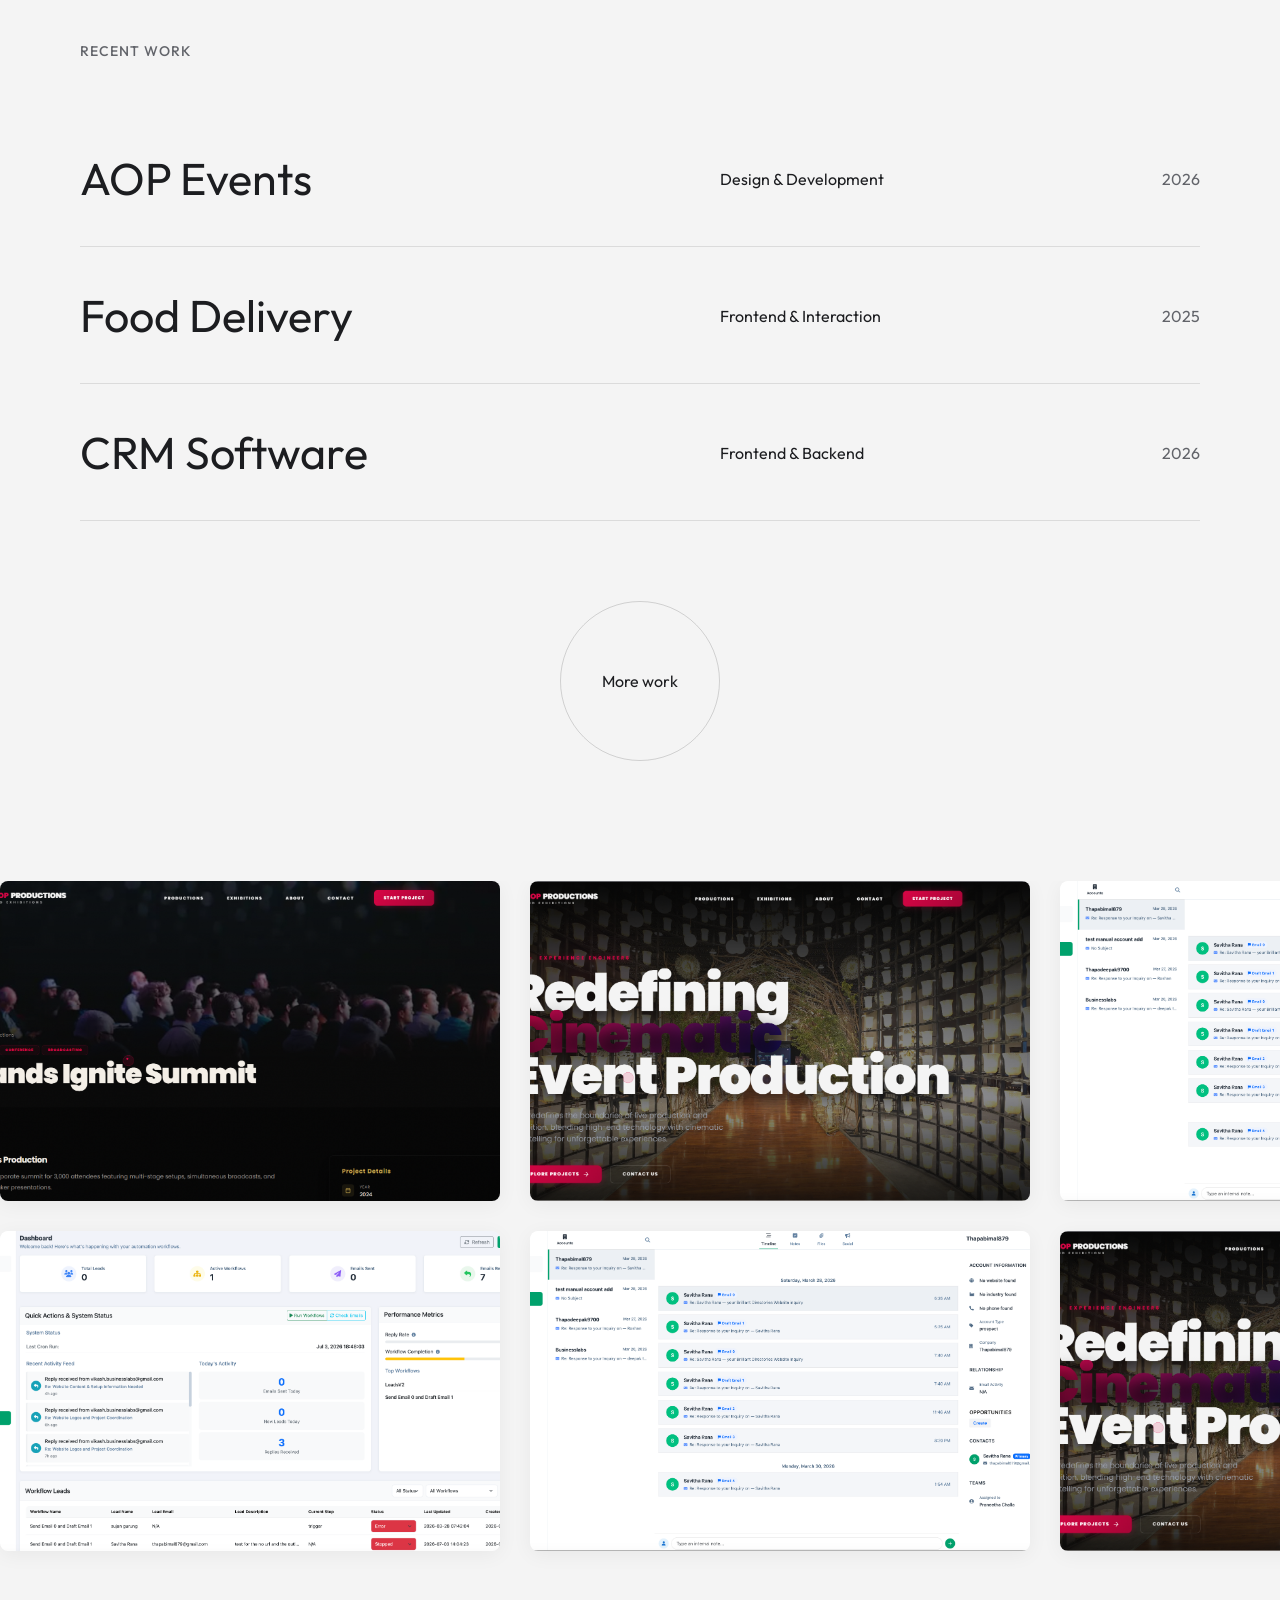
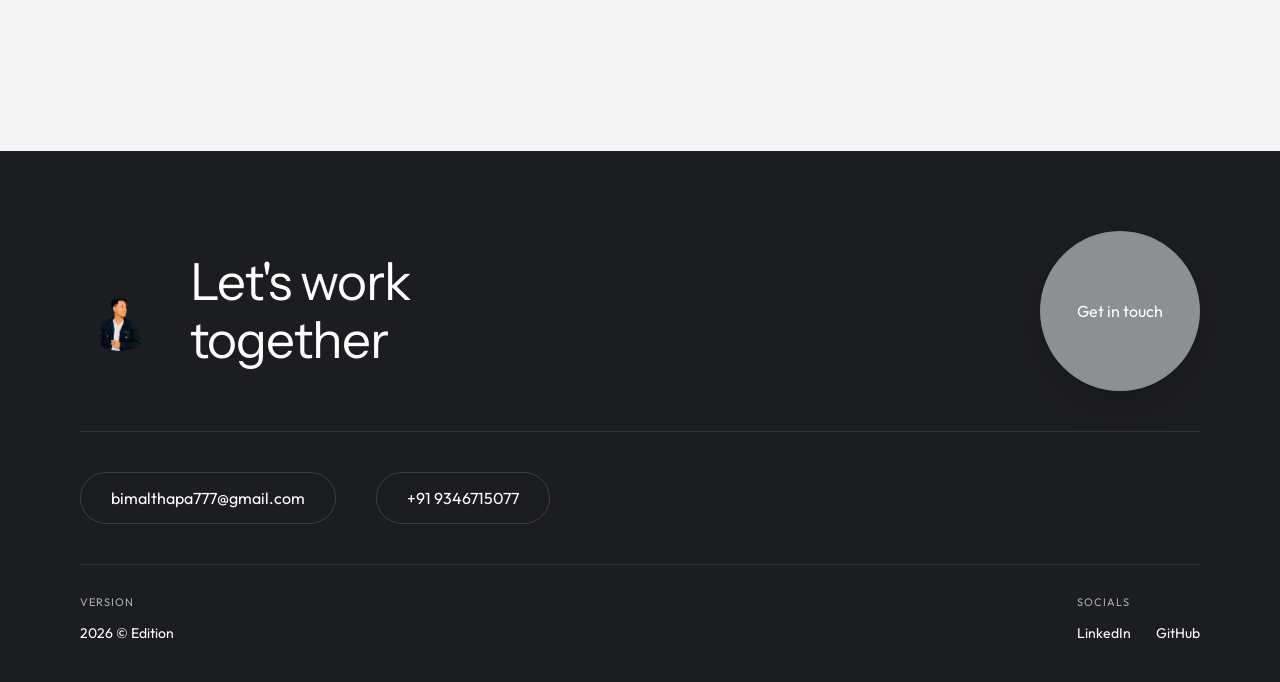
==== commit 4ac9a642: "update push" ====
--- a/index.html
+++ b/index.html
@@ -91,8 +91,10 @@
             <!-- Sliding Big Typography Marquee (Bottom) -->
             <div class="hero-marquee">
                 <div class="marquee-track">
-                    <div class="marquee-text">Bimal Thapa — Freelance AI Engineer & Web Designer — Bimal Thapa — Freelance
-                        AI Engineer & Web Designer — Bimal Thapa — Freelance AI Engineer & Web Designer — Bimal Thapa — Freelance
+                    <div class="marquee-text">Bimal Thapa — Freelance AI Engineer & Web Designer — Bimal Thapa —
+                        Freelance
+                        AI Engineer & Web Designer — Bimal Thapa — Freelance AI Engineer & Web Designer — Bimal Thapa —
+                        Freelance
                         AI Engineer & Web Designer —</div>
                 </div>
             </div>
@@ -134,7 +136,7 @@
                 <div class="project-list">
                     <div class="project-row" data-image="assets/images/project1.png">
                         <div class="project-row-inner">
-                            <span class="project-title">Aetheria Platform</span>
+                            <span class="project-title">AOP Events</span>
                             <span class="project-service">Design & Development</span>
                             <span class="project-year">2026</span>
                         </div>
@@ -142,7 +144,7 @@
                     </div>
                     <div class="project-row" data-image="assets/images/project2.png">
                         <div class="project-row-inner">
-                            <span class="project-title">Apex Studio</span>
+                            <span class="project-title">Food Delivery</span>
                             <span class="project-service">Frontend & Interaction</span>
                             <span class="project-year">2025</span>
                         </div>
@@ -150,17 +152,9 @@
                     </div>
                     <div class="project-row" data-image="assets/images/project3.png">
                         <div class="project-row-inner">
-                            <span class="project-title">Novus Agency</span>
-                            <span class="project-service">Web Design</span>
-                            <span class="project-year">2025</span>
-                        </div>
-                        <div class="row-border"></div>
-                    </div>
-                    <div class="project-row" data-image="assets/images/project4.png">
-                        <div class="project-row-inner">
-                            <span class="project-title">Elysium Brand</span>
-                            <span class="project-service">Design & Development</span>
-                            <span class="project-year">2024</span>
+                            <span class="project-title">CRM Software</span>
+                            <span class="project-service">Frontend & Backend</span>
+                            <span class="project-year">2026</span>
                         </div>
                         <div class="row-border"></div>
                     </div>
@@ -189,24 +183,24 @@
             <!-- Scrolling Gallery Marquee -->
             <div class="work-gallery-marquee">
                 <div class="gallery-row gallery-row-1">
-                    <img src="assets/images/Screenshot 2026-07-03 at 6.50.04 PM.png" alt="Project Screenshot">
-                    <img src="assets/images/Screenshot 2026-07-03 at 6.50.21 PM.png" alt="Project Screenshot">
-                    <img src="assets/images/Screenshot 2026-07-03 at 6.50.41 PM.png" alt="Project Screenshot">
-                    <img src="assets/images/Screenshot 2026-07-03 at 6.51.41 PM.png" alt="Project Screenshot">
-                    <img src="assets/images/Screenshot 2026-07-03 at 6.50.04 PM.png" alt="Project Screenshot">
-                    <img src="assets/images/Screenshot 2026-07-03 at 6.50.21 PM.png" alt="Project Screenshot">
-                    <img src="assets/images/Screenshot 2026-07-03 at 6.50.41 PM.png" alt="Project Screenshot">
-                    <img src="assets/images/Screenshot 2026-07-03 at 6.51.41 PM.png" alt="Project Screenshot">
+                    <img src="assets/images/Screenshot 2026-07-05 005822.png" alt="Project Screenshot">
+                    <img src="assets/images/Screenshot 2026-07-05 005424.png" alt="Project Screenshot">
+                    <img src="assets/images/Screenshot 2026-07-03 at 6.50.21 PM.png" alt="Project Screenshot">
+                    <img src="assets/images/Screenshot 2026-07-03 at 6.50.04 PM.png" alt="Project Screenshot">
+                    <img src="assets/images/Screenshot 2026-07-05 005822.png" alt="Project Screenshot">
+                    <img src="assets/images/Screenshot 2026-07-05 005424.png" alt="Project Screenshot">
+                    <img src="assets/images/Screenshot 2026-07-03 at 6.50.21 PM.png" alt="Project Screenshot">
+                    <img src="assets/images/Screenshot 2026-07-03 at 6.50.04 PM.png" alt="Project Screenshot">
                 </div>
                 <div class="gallery-row gallery-row-2">
-                    <img src="assets/images/Screenshot 2026-07-03 at 6.51.41 PM.png" alt="Project Screenshot">
-                    <img src="assets/images/Screenshot 2026-07-03 at 6.50.41 PM.png" alt="Project Screenshot">
-                    <img src="assets/images/Screenshot 2026-07-03 at 6.50.21 PM.png" alt="Project Screenshot">
-                    <img src="assets/images/Screenshot 2026-07-03 at 6.50.04 PM.png" alt="Project Screenshot">
-                    <img src="assets/images/Screenshot 2026-07-03 at 6.51.41 PM.png" alt="Project Screenshot">
-                    <img src="assets/images/Screenshot 2026-07-03 at 6.50.41 PM.png" alt="Project Screenshot">
-                    <img src="assets/images/Screenshot 2026-07-03 at 6.50.21 PM.png" alt="Project Screenshot">
-                    <img src="assets/images/Screenshot 2026-07-03 at 6.50.04 PM.png" alt="Project Screenshot">
+                    <img src="assets/images/Screenshot 2026-07-03 at 6.50.04 PM.png" alt="Project Screenshot">
+                    <img src="assets/images/Screenshot 2026-07-03 at 6.50.21 PM.png" alt="Project Screenshot">
+                    <img src="assets/images/Screenshot 2026-07-05 005424.png" alt="Project Screenshot">
+                    <img src="assets/images/Screenshot 2026-07-05 005822.png" alt="Project Screenshot">
+                    <img src="assets/images/Screenshot 2026-07-03 at 6.50.04 PM.png" alt="Project Screenshot">
+                    <img src="assets/images/Screenshot 2026-07-03 at 6.50.21 PM.png" alt="Project Screenshot">
+                    <img src="assets/images/Screenshot 2026-07-05 005424.png" alt="Project Screenshot">
+                    <img src="assets/images/Screenshot 2026-07-05 005822.png" alt="Project Screenshot">
                 </div>
             </div>
         </section>
@@ -224,7 +218,7 @@
 
                     <div class="contact-button-container">
                         <div class="contact-btn-magnetic magnetic" data-strength="50">
-                            <a href="mailto:hello@bimal.com.np" class="contact-circle-btn">
+                            <a href="mailto:bimalthapa777@gmail.com" class="contact-circle-btn">
                                 <span class="circle-btn-text">Get in touch</span>
                                 <span class="circle-btn-bg"></span>
                             </a>
@@ -235,12 +229,12 @@
                 <div class="footer-middle">
                     <div class="contact-details-grid">
                         <div class="contact-detail-col">
-                            <a href="mailto:hello@bimal.com.np" class="contact-link magnetic"
-                                data-strength="15">hello@bimal.com.np</a>
+                            <a href="mailto:[EMAIL_ADDRESS]" class="contact-link magnetic"
+                                data-strength="15">bimalthapa777@gmail.com</a>
                         </div>
                         <div class="contact-detail-col">
-                            <a href="tel:+9779876543210" class="contact-link magnetic" data-strength="15">+977 98765
-                                43210</a>
+                            <a href="tel:+9779876543210" class="contact-link magnetic" data-strength="15">+91
+                                9346715077</a>
                         </div>
                     </div>
                 </div>
@@ -253,14 +247,11 @@
                     <div class="footer-socials">
                         <span class="credit-label">SOCIALS</span>
                         <div class="social-links-grid">
-                            <a href="https://linkedin.com" target="_blank" class="social-link magnetic"
-                                data-strength="10">LinkedIn</a>
-                            <a href="https://github.com" target="_blank" class="social-link magnetic"
+                            <a href="https://www.linkedin.com/in/bimal-thapa-94a2331b3/" target="_blank"
+                                class="social-link magnetic" data-strength="10">LinkedIn</a>
+                            <a href="https://github.com/BimalThapa12" target="_blank" class="social-link magnetic"
                                 data-strength="10">GitHub</a>
-                            <a href="https://twitter.com" target="_blank" class="social-link magnetic"
-                                data-strength="10">Twitter</a>
-                            <a href="https://instagram.com" target="_blank" class="social-link magnetic"
-                                data-strength="10">Instagram</a>
+
                         </div>
                     </div>
                 </div>
@@ -285,10 +276,10 @@
             <div class="menu-socials-container">
                 <span class="menu-header">SOCIALS</span>
                 <div class="menu-socials-links">
-                    <a href="https://linkedin.com" target="_blank">LinkedIn</a>
-                    <a href="https://github.com" target="_blank">GitHub</a>
-                    <a href="https://twitter.com" target="_blank">Twitter</a>
-                    <a href="https://instagram.com" target="_blank">Instagram</a>
+                    <a href="https://www.linkedin.com/in/bimal-thapa-94a2331b3/" target="_blank"
+                        class="social-link magnetic" data-strength="10">LinkedIn</a>
+                    <a href="https://github.com/BimalThapa12" target="_blank" class="social-link magnetic"
+                        data-strength="10">GitHub</a>
                 </div>
             </div>
         </div>
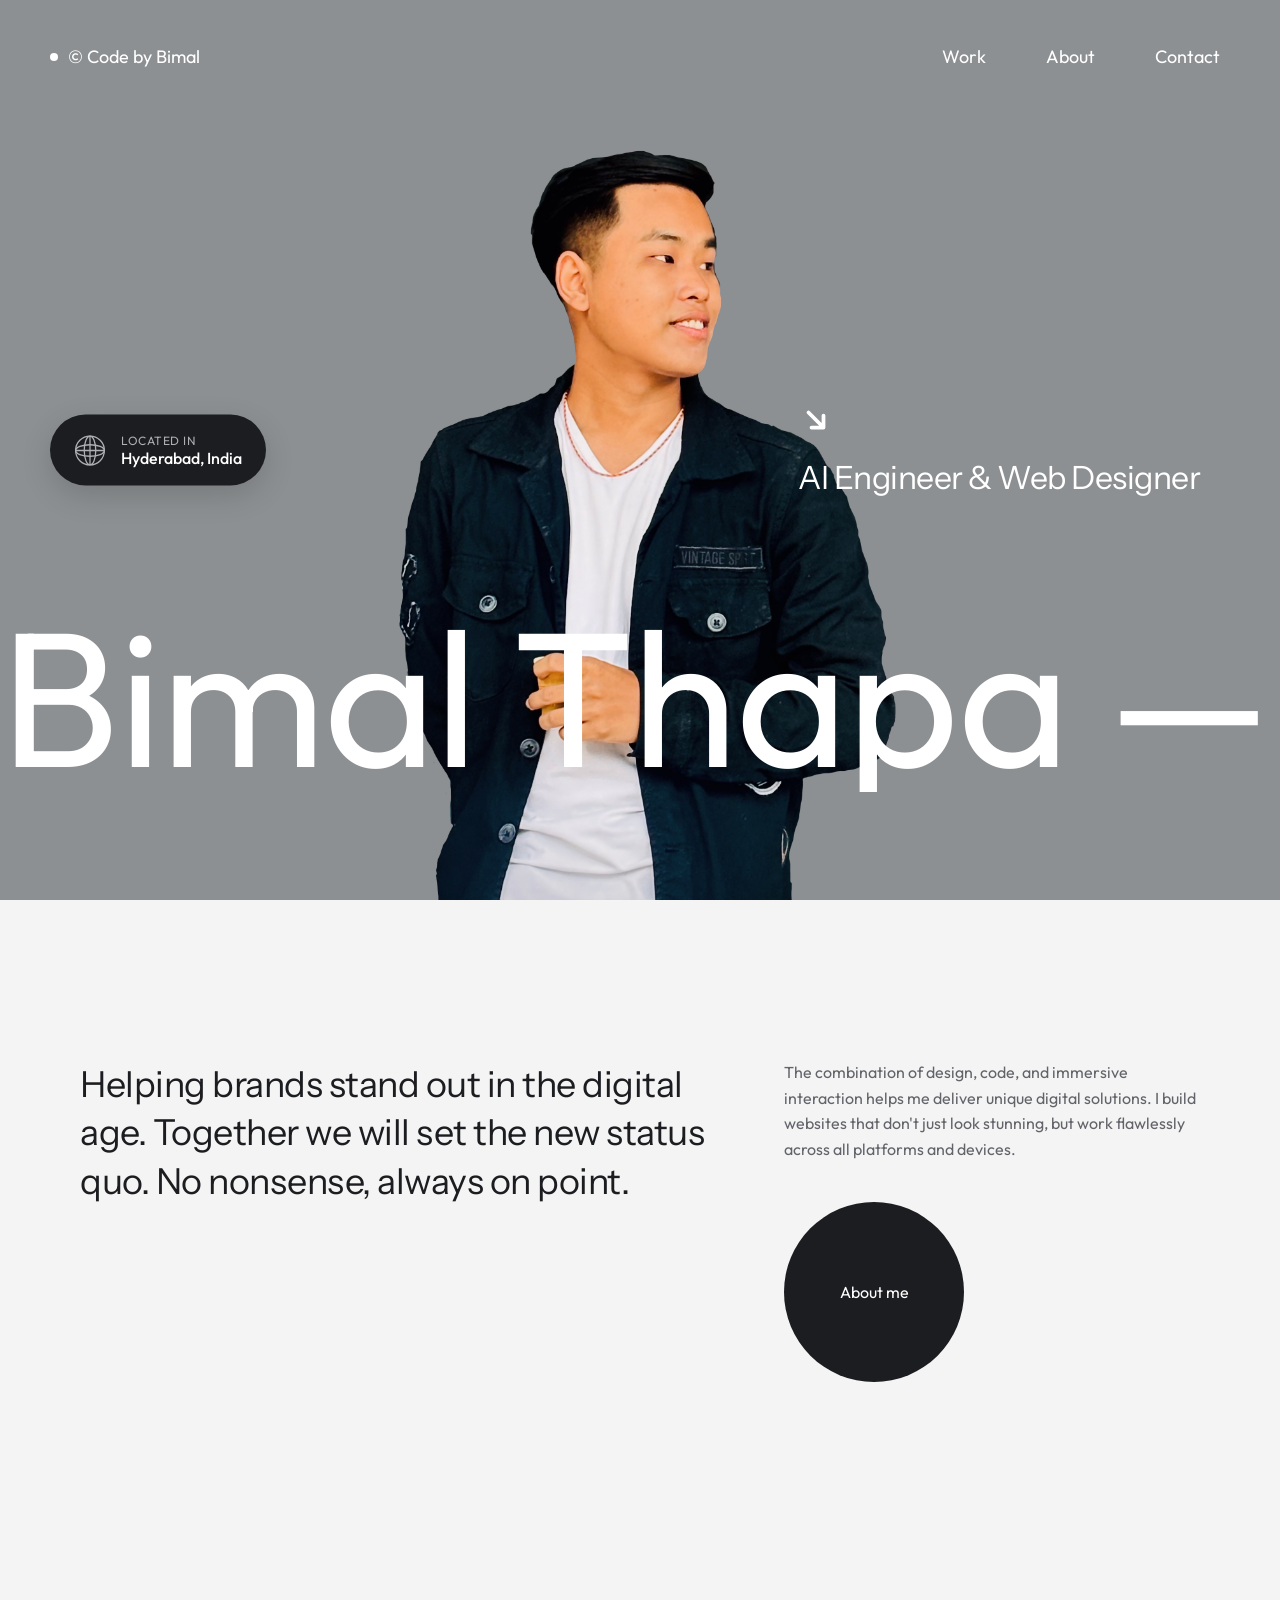
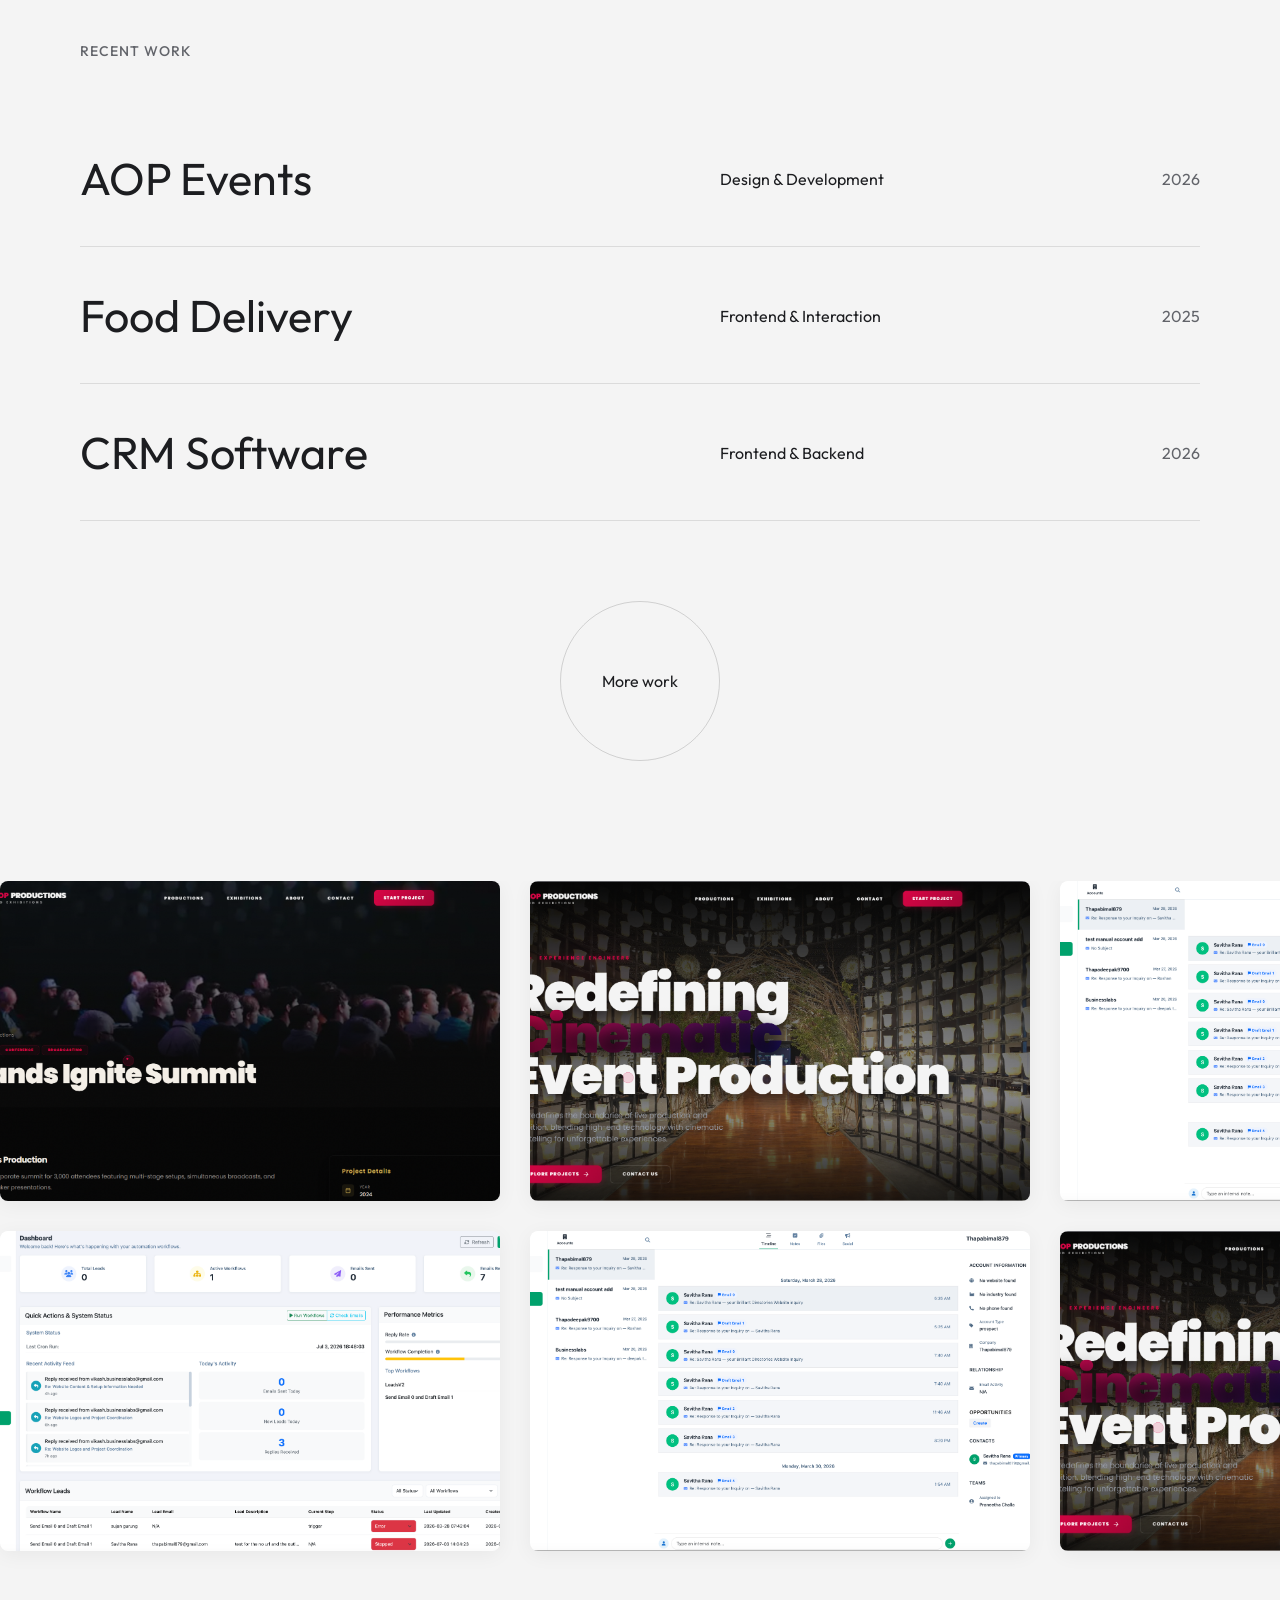
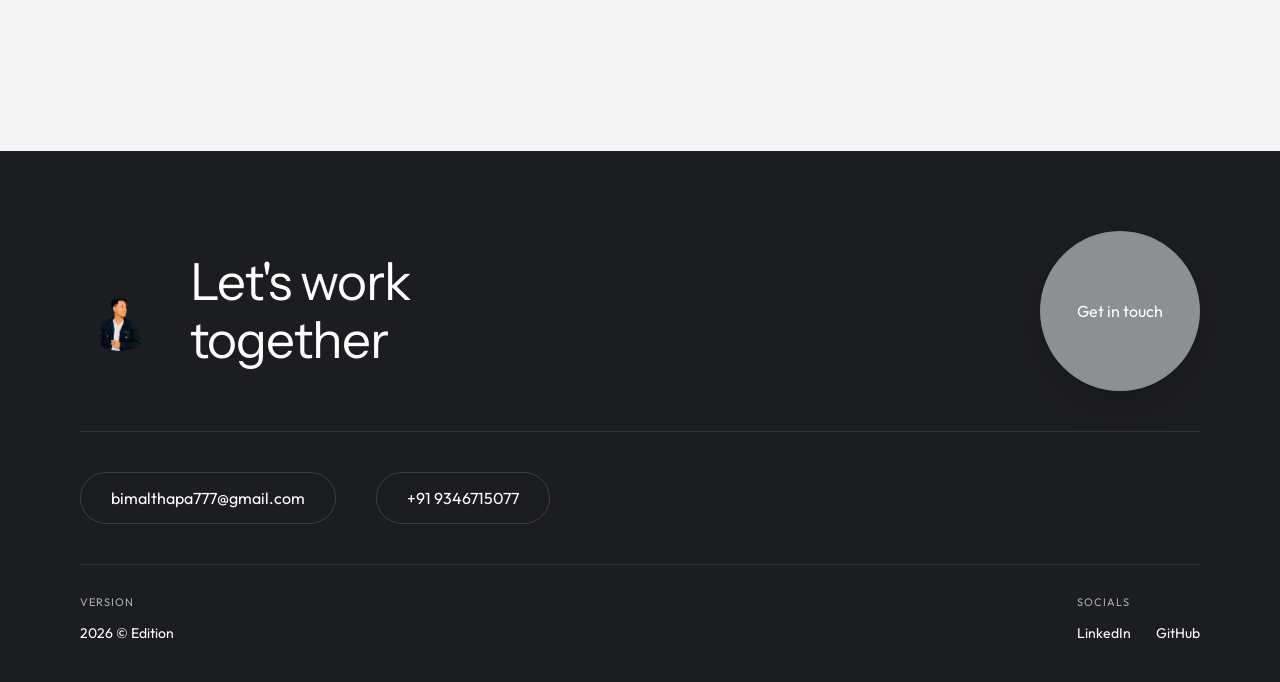
==== commit 442909fe: "added the images and the about the project description" ====
--- a/index.html
+++ b/index.html
@@ -4,7 +4,7 @@
 <head>
     <meta charset="UTF-8">
     <meta name="viewport" content="width=device-width, initial-scale=1.0">
-    <title>Bimal Thapa — Freelance AI Engineer & Web Designer</title>
+    <title>Bimal Thapa — AI Engineer & Web Designer</title>
     <meta name="description"
         content="Portfolio of Bimal Thapa, a freelance AI engineer & web designer creating high-end, intelligent digital products.">
     <!-- Google Fonts -->
@@ -85,7 +85,7 @@
                             stroke-linecap="round" stroke-linejoin="round" />
                     </svg>
                 </div>
-                <h2 class="profession-title">Freelance<br>AI Engineer & Web Designer</h2>
+                <h2 class="profession-title">AI Engineer & Web Designer</h2>
             </div>
 
             <!-- Sliding Big Typography Marquee (Bottom) -->
@@ -134,30 +134,36 @@
 
                 <!-- Project List -->
                 <div class="project-list">
-                    <div class="project-row" data-image="assets/images/project1.png">
+                    <a href="aop-events.html" class="project-row"
+                        style="text-decoration: none; color: inherit; display: block;"
+                        data-image="assets/images/project1.png">
                         <div class="project-row-inner">
                             <span class="project-title">AOP Events</span>
                             <span class="project-service">Design & Development</span>
                             <span class="project-year">2026</span>
                         </div>
                         <div class="row-border"></div>
-                    </div>
-                    <div class="project-row" data-image="assets/images/project2.png">
+                    </a>
+                    <a href="food-delivery.html" class="project-row"
+                        style="text-decoration: none; color: inherit; display: block;"
+                        data-image="assets/images/project2.png">
                         <div class="project-row-inner">
                             <span class="project-title">Food Delivery</span>
                             <span class="project-service">Frontend & Interaction</span>
                             <span class="project-year">2025</span>
                         </div>
                         <div class="row-border"></div>
-                    </div>
-                    <div class="project-row" data-image="assets/images/project3.png">
+                    </a>
+                    <a href="crm-software.html" class="project-row"
+                        style="text-decoration: none; color: inherit; display: block;"
+                        data-image="assets/images/project3.png">
                         <div class="project-row-inner">
                             <span class="project-title">CRM Software</span>
                             <span class="project-service">Frontend & Backend</span>
                             <span class="project-year">2026</span>
                         </div>
                         <div class="row-border"></div>
-                    </div>
+                    </a>
                 </div>
 
                 <!-- Floating Project Image Preview (Custom JS follows cursor) -->
@@ -190,7 +196,9 @@
                     <img src="assets/images/Screenshot 2026-07-05 005822.png" alt="Project Screenshot">
                     <img src="assets/images/Screenshot 2026-07-05 005424.png" alt="Project Screenshot">
                     <img src="assets/images/Screenshot 2026-07-03 at 6.50.21 PM.png" alt="Project Screenshot">
-                    <img src="assets/images/Screenshot 2026-07-03 at 6.50.04 PM.png" alt="Project Screenshot">
+
+                    <img src="/Users/bimalthapa/Downloads/git_clone/portfolio/Portfolio/assets/images/Screenshot 2026-07-08 at 10.15.03 PM.png"
+                        alt="Project Screenshot">
                 </div>
                 <div class="gallery-row gallery-row-2">
                     <img src="assets/images/Screenshot 2026-07-03 at 6.50.04 PM.png" alt="Project Screenshot">
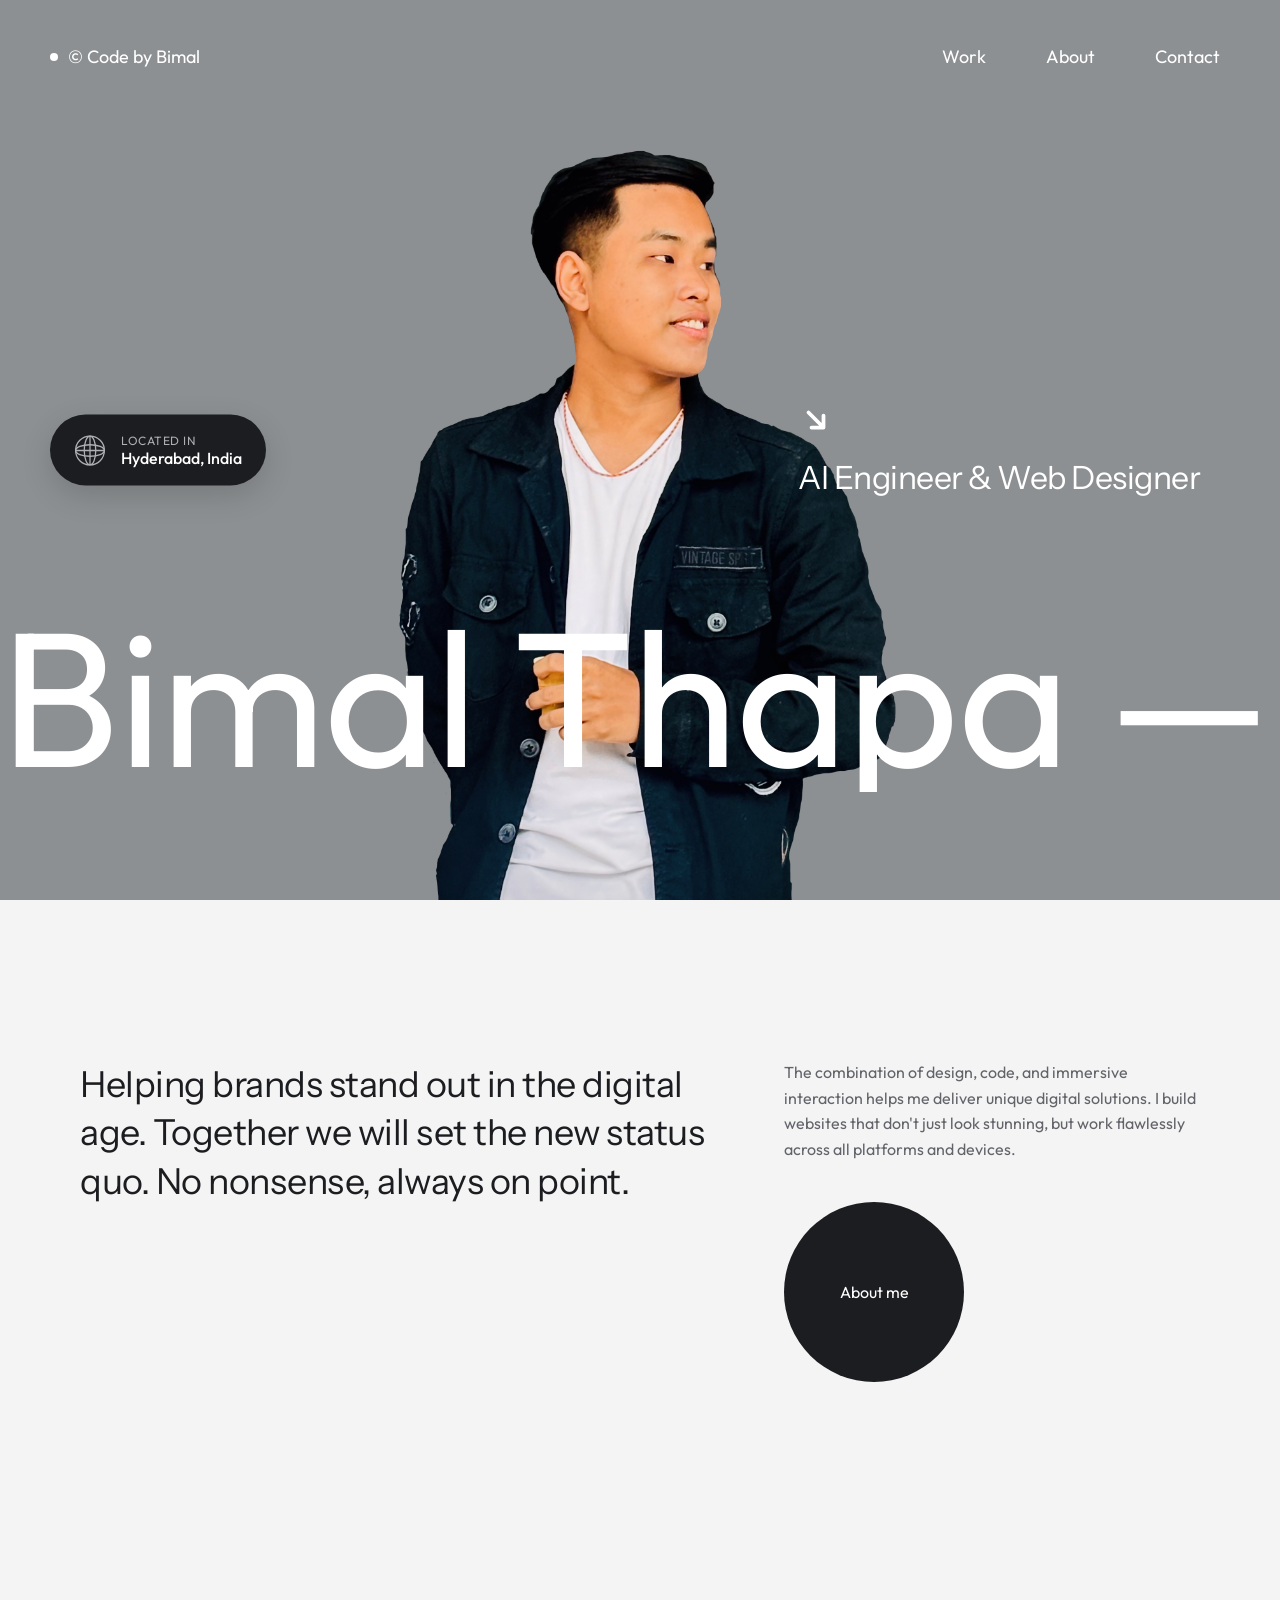
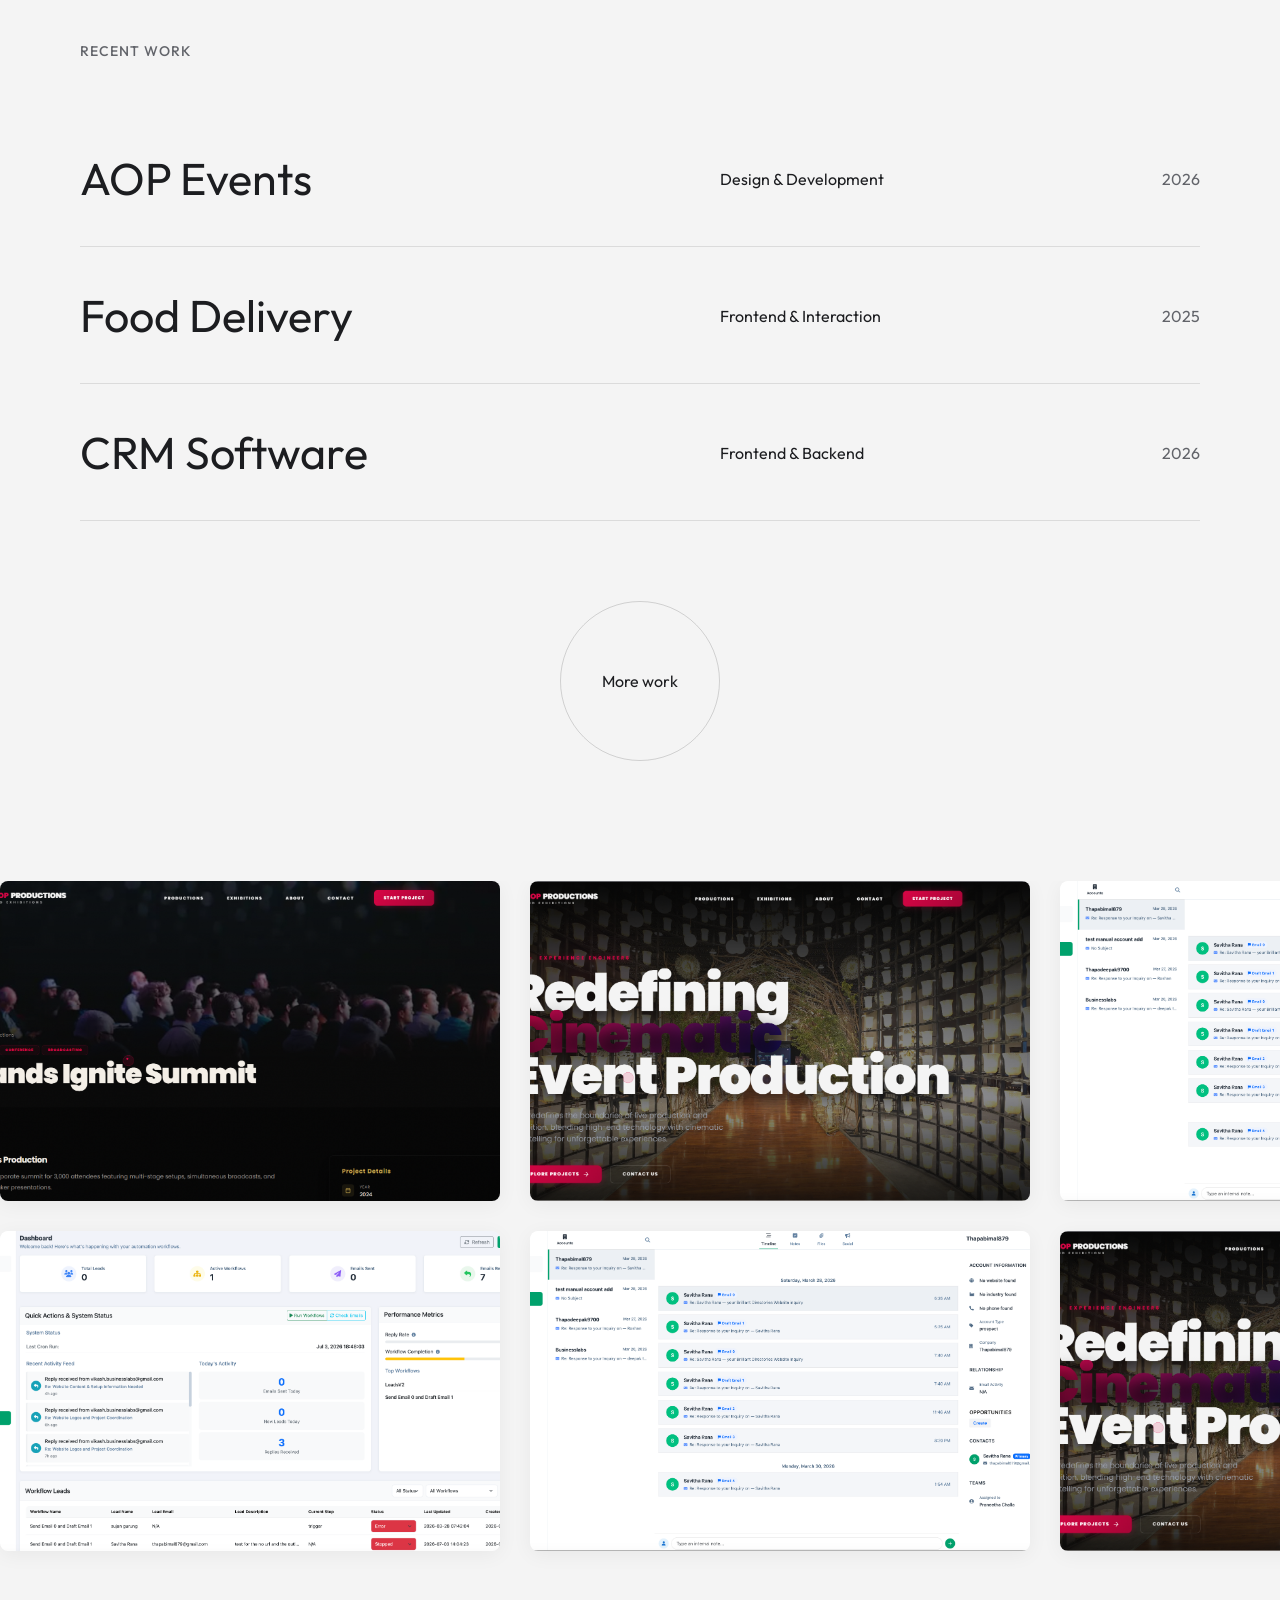
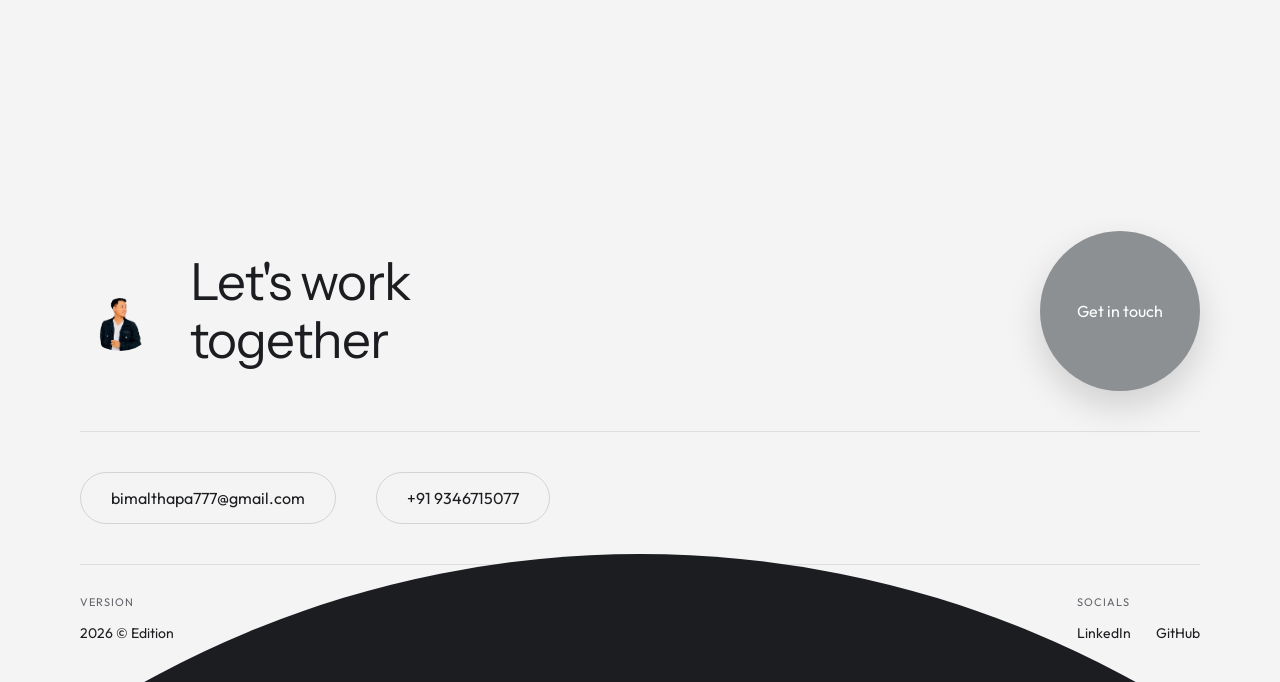
==== commit e0c94a5d: "add the images and footer animation" ====
--- a/index.html
+++ b/index.html
@@ -215,6 +215,7 @@
 
         <!-- Footer / Contact Section -->
         <footer class="footer-section" id="contact">
+            <div class="footer-bg-reveal"></div>
             <div class="section-container">
                 <div class="footer-top">
                     <div class="footer-title-wrap">
--- a/assets/css/style.css
+++ b/assets/css/style.css
@@ -20,7 +20,8 @@
 
 /* Footer heading reveal */
 .footer-section h2 .reveal-line .line-inner {
-    color: var(--text-light);
+    color: var(--footer-text-color);
+    transition: color 0.3s ease;
 }
 
 :root {
@@ -696,19 +697,46 @@
 
 /* Footer Section */
 .footer-section {
-    background-color: var(--color-dark-bg);
-    color: var(--text-light);
+    background-color: var(--color-light-bg);
+    color: var(--footer-text-color);
     padding: 80px 0 40px;
     position: relative;
     z-index: 10;
+    overflow: hidden;
+
+    /* CSS custom properties for scroll animation */
+    --footer-text-color: var(--text-dark);
+    --footer-border-color: rgba(28, 29, 32, 0.1);
+    --footer-link-border: rgba(28, 29, 32, 0.15);
+    --footer-label-color: var(--text-muted-dark);
+    --footer-hover-bg: rgba(28, 29, 32, 0.05);
+}
+
+.footer-bg-reveal {
+    position: absolute;
+    bottom: -150vw;
+    left: 50%;
+    width: 160vw;
+    height: 160vw;
+    background-color: var(--color-dark-bg);
+    border-radius: 50%;
+    z-index: 1;
+    pointer-events: none;
+    transform: translateX(-50%);
+}
+
+.footer-section .section-container {
+    position: relative;
+    z-index: 2;
 }
 
 .footer-top {
     display: flex;
     justify-content: space-between;
     align-items: center;
-    border-bottom: 1px solid rgba(255, 255, 255, 0.1);
+    border-bottom: 1px solid var(--footer-border-color);
     padding-bottom: 40px;
+    transition: border-color 0.3s ease;
 }
 
 .footer-title-wrap {
@@ -787,7 +815,8 @@
 
 .footer-middle {
     padding: 40px 0;
-    border-bottom: 1px solid rgba(255, 255, 255, 0.1);
+    border-bottom: 1px solid var(--footer-border-color);
+    transition: border-color 0.3s ease;
 }
 
 .contact-details-grid {
@@ -797,19 +826,19 @@
 
 .contact-link {
     font-size: 1.25vw;
-    color: var(--text-light);
+    color: var(--footer-text-color);
     text-decoration: none;
     font-weight: 400;
     display: inline-block;
     padding: 15px 30px;
-    border: 1px solid rgba(255, 255, 255, 0.15);
+    border: 1px solid var(--footer-link-border);
     border-radius: 50px;
-    transition: border-color 0.3s, background-color 0.3s;
+    transition: border-color 0.3s ease, background-color 0.3s ease, color 0.3s ease;
 }
 
 .contact-link:hover {
-    border-color: var(--text-light);
-    background-color: rgba(255, 255, 255, 0.05);
+    border-color: var(--footer-text-color);
+    background-color: var(--footer-hover-bg);
 }
 
 .footer-bottom {
@@ -828,14 +857,17 @@
 
 .credit-label {
     font-size: 11px;
-    color: var(--text-muted-light);
+    color: var(--footer-label-color);
     letter-spacing: 1px;
     text-transform: uppercase;
+    transition: color 0.3s ease;
 }
 
 .credit-value {
     font-size: 14px;
     font-weight: 400;
+    color: var(--footer-text-color);
+    transition: color 0.3s ease;
 }
 
 .social-links-grid {
@@ -845,9 +877,10 @@
 
 .social-link {
     text-decoration: none;
-    color: var(--text-light);
+    color: var(--footer-text-color);
     font-size: 14px;
     font-weight: 400;
+    transition: color 0.3s ease;
 }
 
 .social-link:hover {
